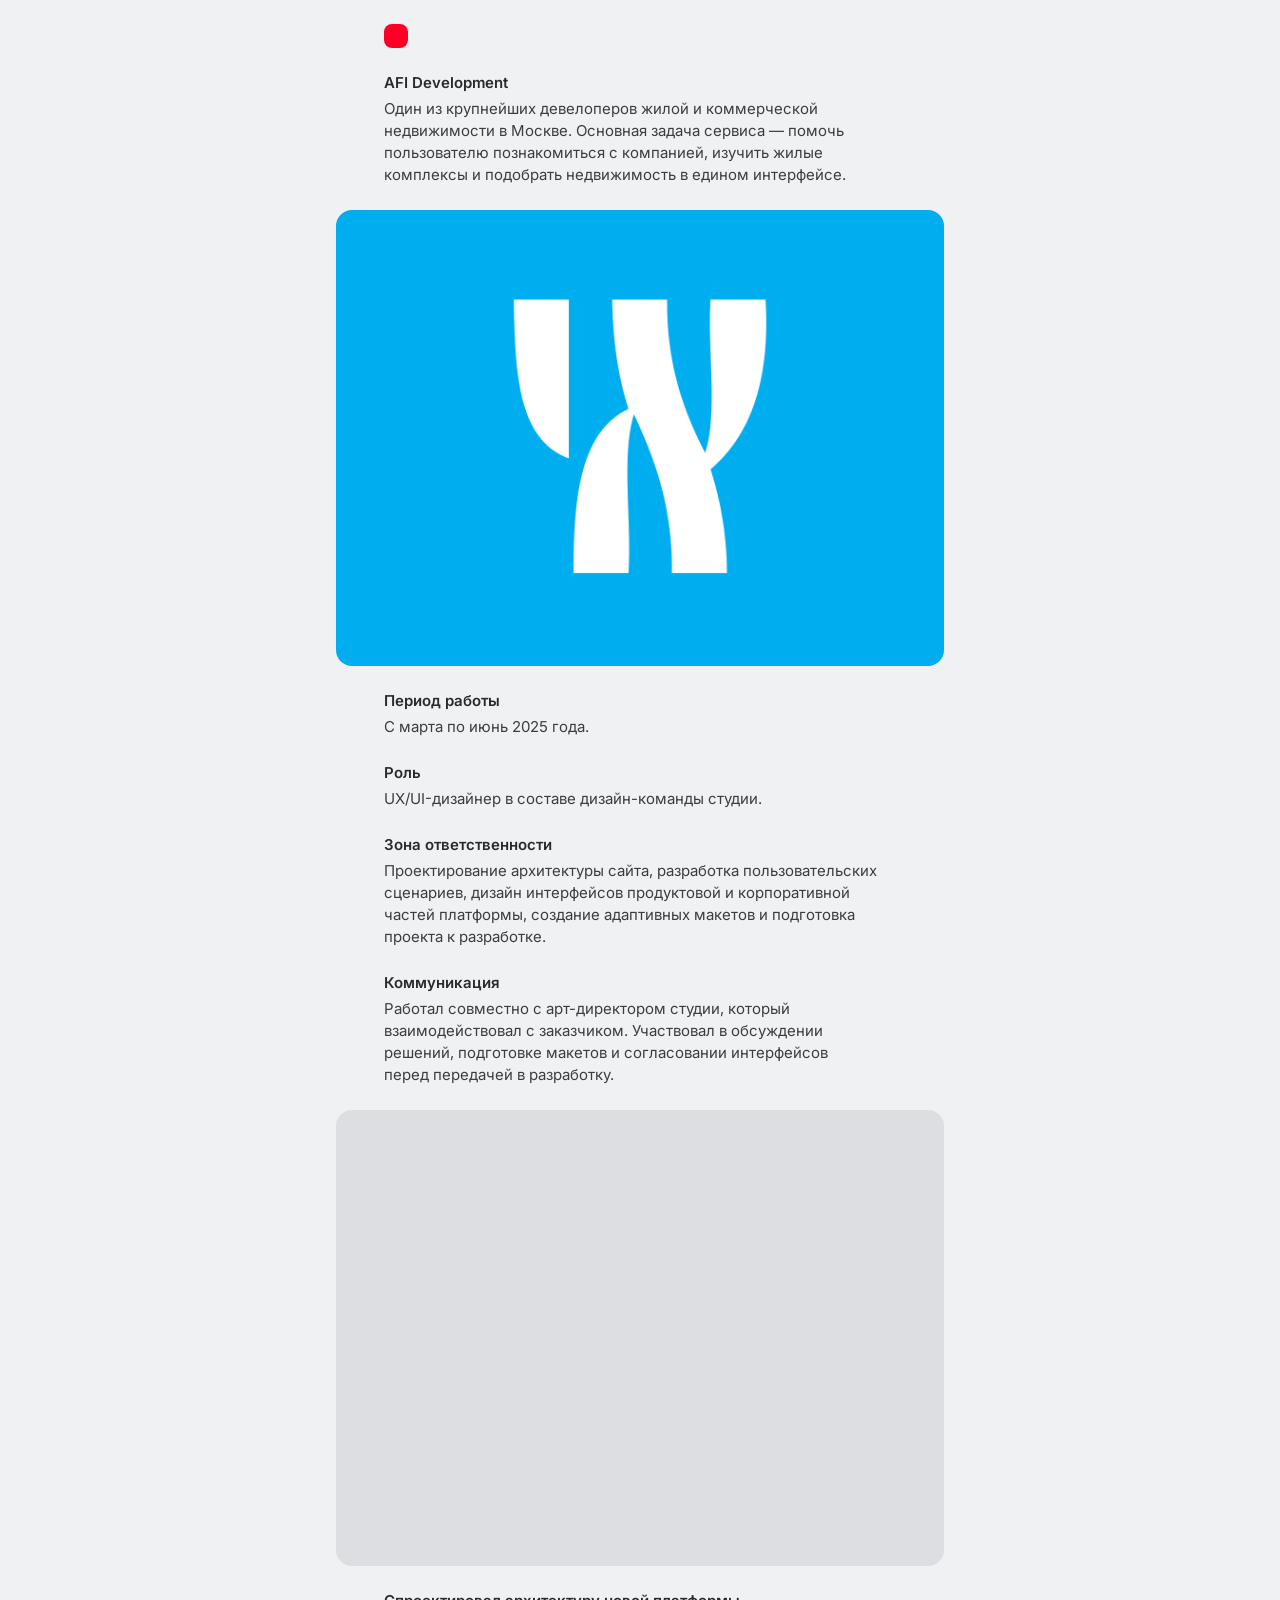
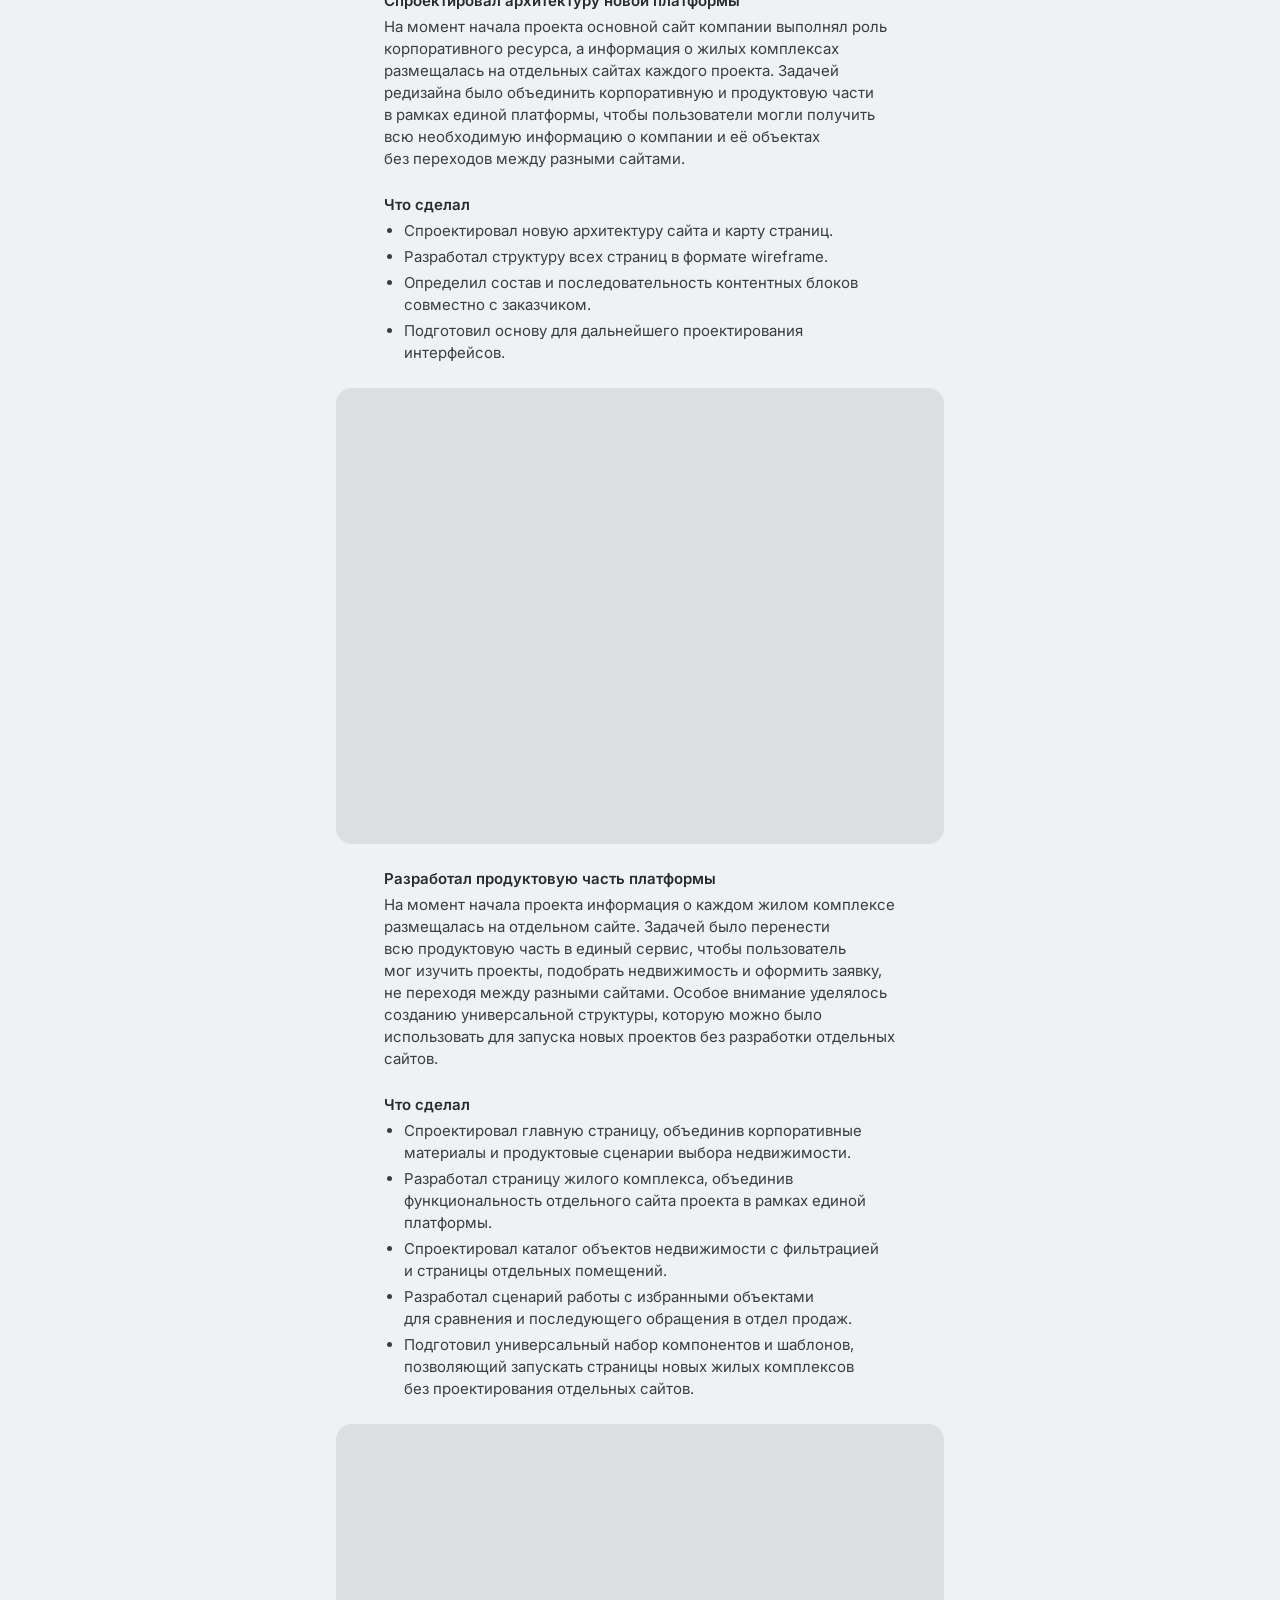
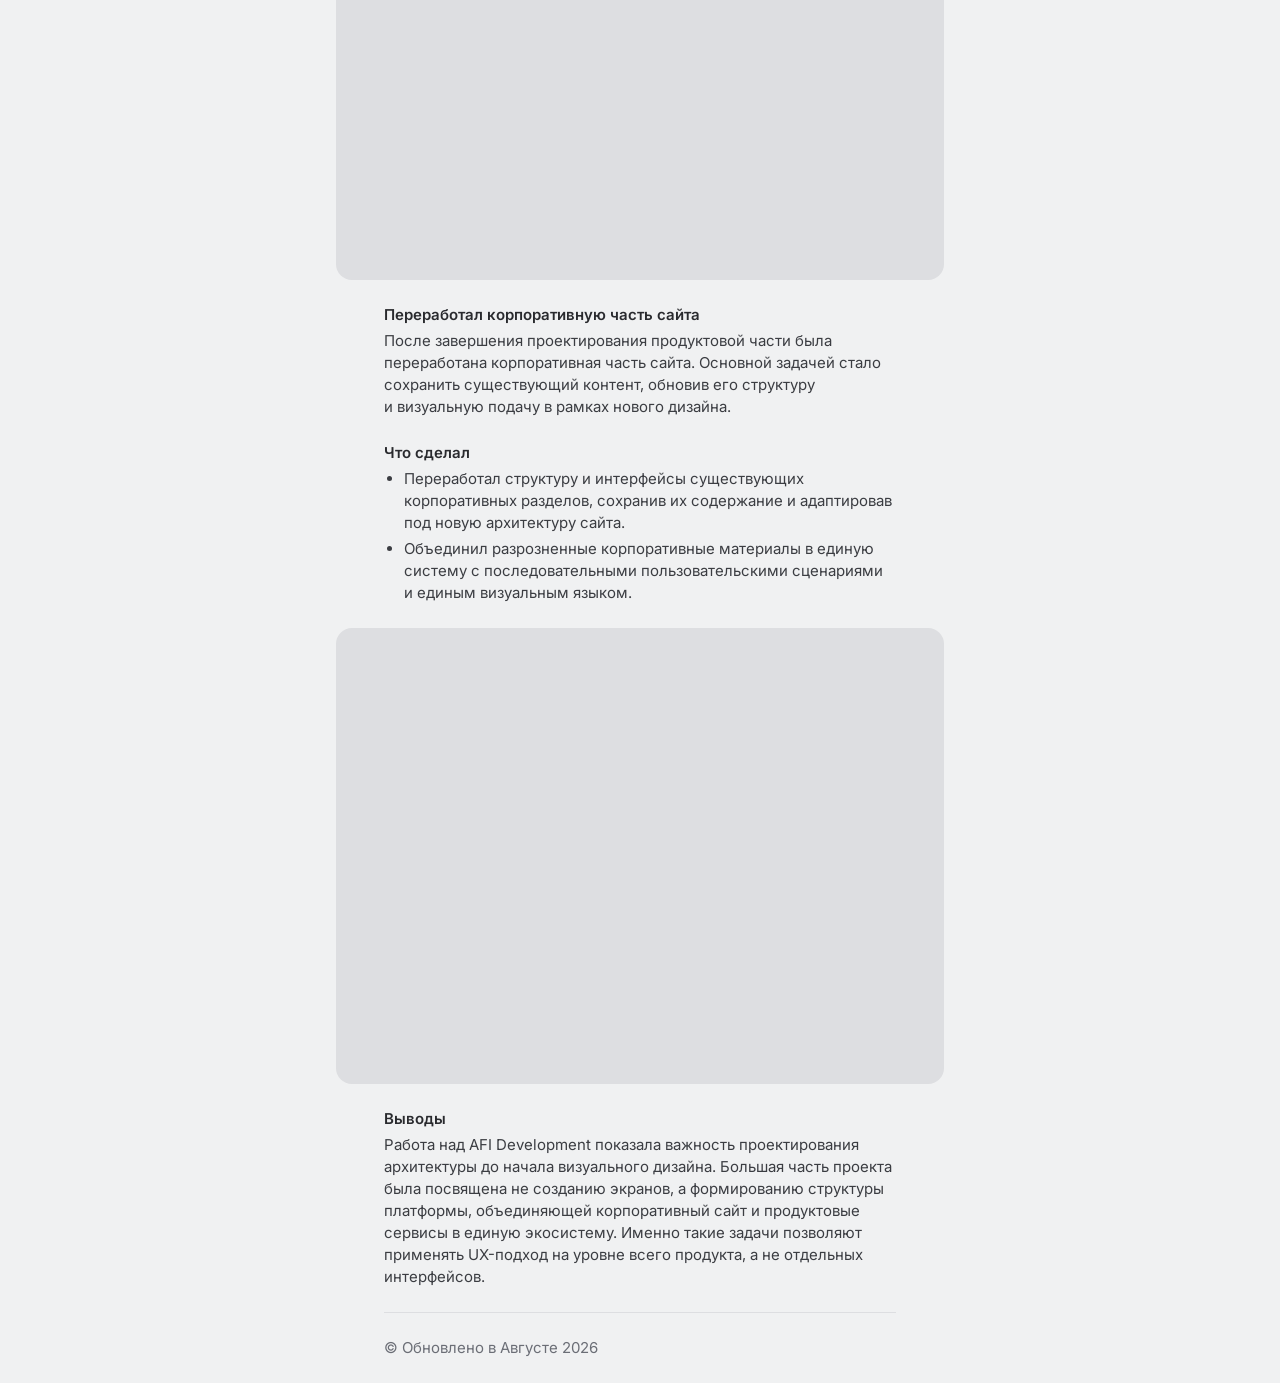
==== afi-development.html @ 59e992ad "Update afi-development.html" ====
<!DOCTYPE html>
<html lang="ru">
<head>
    <meta charset="UTF-8">
    <meta name="viewport" content="width=device-width, initial-scale=1.0">
    <title>AFI Development | Илья Иванов</title>
    <link rel="preconnect" href="https://fonts.googleapis.com">
    <link rel="preconnect" href="https://fonts.gstatic.com" crossorigin>
    <link href="https://fonts.googleapis.com/css2?family=Inter:wght@400;600&display=swap" rel="stylesheet">
    <link rel="stylesheet" href="styles.css">
    <link rel="icon" href="favicon.svg" type="image/svg+xml">
</head>
<body>
    <header>
        <a href="index.html" class="logo"></a>
    </header>
    <main class="case-page">
        <section>
            <h1>AFI Development</h1>
            <p>Один из крупнейших девелоперов жилой и коммерческой недвижимости в Москве. Основная задача сервиса — помочь пользователю познакомиться с компанией, изучить жилые комплексы и подобрать недвижимость в едином интерфейсе.</p>
        </section>
        </section>
        <figure class="case-image">
            <img src="afi-1.png" alt="AFI Development">
        </figure>
        <section>
            <h2>Период работы</h2>
            <p>С марта по июнь 2025 года.</p>
        </section>
        <section>
            <h2>Роль</h2>
            <p>UX/UI-дизайнер в составе дизайн-команды студии.</p>
        </section>
        <section>
            <h2>Зона ответственности</h2>
            <p>Проектирование архитектуры сайта, разработка пользовательских сценариев, дизайн интерфейсов продуктовой и корпоративной частей платформы, создание адаптивных макетов и подготовка проекта к разработке.</p>
        </section>
        <section>
            <h2>Коммуникация</h2>
            <p>Работал совместно с арт-директором студии, который взаимодействовал с заказчиком. Участвовал в обсуждении решений, подготовке макетов и согласовании интерфейсов перед передачей в разработку.</p>
        </section>
        <figure class="case-image">
            <img src="image.png" alt="Изображение">
        </figure>
        <section>
            <h2>Спроектировал архитектуру новой платформы</h2>
            <p>На момент начала проекта основной сайт компании выполнял роль корпоративного ресурса, а информация о жилых комплексах размещалась на отдельных сайтах каждого проекта. Задачей редизайна было объединить корпоративную и продуктовую части в рамках единой платформы, чтобы пользователи могли получить всю необходимую информацию о компании и её объектах без переходов между разными сайтами.</p>
        </section>
        <section>
            <h2>Что сделал</h2>
            <ul class="results">
                <li>Спроектировал новую архитектуру сайта и карту страниц.</li>
                <li>Разработал структуру всех страниц в формате wireframe.</li>
                <li>Определил состав и последовательность контентных блоков совместно с заказчиком.</li>
                <li>Подготовил основу для дальнейшего проектирования интерфейсов.</li>
            </ul>
        </section>
        <figure class="case-image">
            <img src="image.png" alt="Изображение">
        </figure>
        <section>
            <h2>Разработал продуктовую часть платформы</h2>
            <p>На момент начала проекта информация о каждом жилом комплексе размещалась на отдельном сайте. Задачей было перенести всю продуктовую часть в единый сервис, чтобы пользователь мог изучить проекты, подобрать недвижимость и оформить заявку, не переходя между разными сайтами. Особое внимание уделялось созданию универсальной структуры, которую можно было использовать для запуска новых проектов без разработки отдельных сайтов.</p>
        </section>
        <section>
            <h2>Что сделал</h2>
            <ul class="results">
                <li>Спроектировал главную страницу, объединив корпоративные материалы и продуктовые сценарии выбора недвижимости.</li>
                <li>Разработал страницу жилого комплекса, объединив функциональность отдельного сайта проекта в рамках единой платформы.</li>
                <li>Спроектировал каталог объектов недвижимости с фильтрацией и страницы отдельных помещений.</li>
                <li>Разработал сценарий работы с избранными объектами для сравнения и последующего обращения в отдел продаж.</li>
                <li>Подготовил универсальный набор компонентов и шаблонов, позволяющий запускать страницы новых жилых комплексов без проектирования отдельных сайтов.</li>
            </ul>
        </section>
        <figure class="case-image">
            <img src="image.png" alt="Изображение">
        </figure>
        <section>
            <h2>Переработал корпоративную часть сайта</h2>
            <p>После завершения проектирования продуктовой части была переработана корпоративная часть сайта. Основной задачей стало сохранить существующий контент, обновив его структуру и визуальную подачу в рамках нового дизайна.</p>
        </section>
        <section>
            <h2>Что сделал</h2>
            <ul class="results">
                <li>Переработал структуру и интерфейсы существующих корпоративных разделов, сохранив их содержание и адаптировав под новую архитектуру сайта.</li>
                <li>Объединил разрозненные корпоративные материалы в единую систему с последовательными пользовательскими сценариями и единым визуальным языком.</li>
            </ul>
        </section>
                <figure class="case-image">
            <img src="image.png" alt="Изображение">
        </figure>
        <section>
            <h2>Выводы</h2>
            <p>Работа над AFI Development показала важность проектирования архитектуры до начала визуального дизайна. Большая часть проекта была посвящена не созданию экранов, а формированию структуры платформы, объединяющей корпоративный сайт и продуктовые сервисы в единую экосистему. Именно такие задачи позволяют применять UX-подход на уровне всего продукта, а не отдельных интерфейсов.</p>
        </section>
    </main>
    <footer>
        <p>© Обновлено в Августе 2026</p>
    </footer>
</body>
</html>
---- styles.css ----
* {
    margin: 0;
    padding: 0;
    box-sizing: border-box;
}

html,
body {
    min-height: 100%;
}

body {
    display: flex;
    flex-direction: column;
    min-height: 100vh;
    background: #F0F1F2;
    color: #292A2E;
    font-family: "Inter", sans-serif;
}

/* layout */

header,
main,
footer {
    width: 100%;
    max-width: 560px;
    margin: 0 auto;
}

header {
    padding: 24px;
}

footer {
    padding: 0px 24px 24px;
}

footer p {
    padding-top: 24px;
    border-top: 1px solid #DDDEE1;
}

main {
    flex: 1;
    padding: 0 24px 24px;
}


/* logo */

header a.logo {
    display: block;
    width: 24px;
    height: 24px;
    border-radius: 8px;
    background: #FE0026;
}

/* spacing */

section + section {
    margin-top: 24px;
}

/* typography */

h1,
h2 {
    margin-bottom: 4px;
    font-size: 15px;
    line-height: 22px;
    font-weight: 600;
}

p {
    font-size: 15px;
    line-height: 22px;
    font-weight: 400;
    color: #6B6E76;
}

/* lists reset */

.cases,
.links {
    list-style: none;
}

/* cases */

.case {
    display: flex;
    align-items: baseline;
    gap: 4px;
}

.case + .case {
    margin-top: 4px;
}

.case a {
    font-size: 15px;
    line-height: 22px;
    font-weight: 400;
    color: #6B6E76;
    text-decoration: underline;
    text-underline-offset: 2px;
    transition: color .25s ease;
}

.case a:hover {
    color: #292A2E;
}

.case span {
    font-size: 15px;
    line-height: 22px;
    font-weight: 400;
    color: #6B6E76;
}

/* links */

.links li {
    display: flex;
    align-items: baseline;
    gap: 4px;
}

.links li + li {
    margin-top: 4px;
}

.links span {
    font-size: 15px;
    line-height: 22px;
    font-weight: 400;
    color: #6B6E76;
}

.link {
    font-size: 15px;
    line-height: 22px;
    font-weight: 400;
    color: #6B6E76;
    text-decoration: underline;
    text-underline-offset: 2px;
    transition: color .25s ease;
}

.link:hover {
    color: #292A2E;
}

/* case page */

.case-image {
    margin: 24px 0;
}

@media (min-width: 656px) {
    .case-image {
        margin: 24px -48px;
    }
}

.case-image img {
    display: block;
    width: 100%;
    height: auto;
    border-radius: 16px;
}

.case-page p,
.case-page li {
    color: #3B3D42;
}

.results {
    padding-left: 20px;
}

.results li {
    font-size: 15px;
    line-height: 22px;
    font-weight: 400;
}

.results li + li {
    margin-top: 4px;
}

.callout{
    padding: 16px;
    border-radius: 8px;
    background-color: #FFFFFF;
}

/* footer */

footer p {
    font-size: 15px;
    line-height: 22px;
    font-weight: 400;
    color: #6B6E76;
}
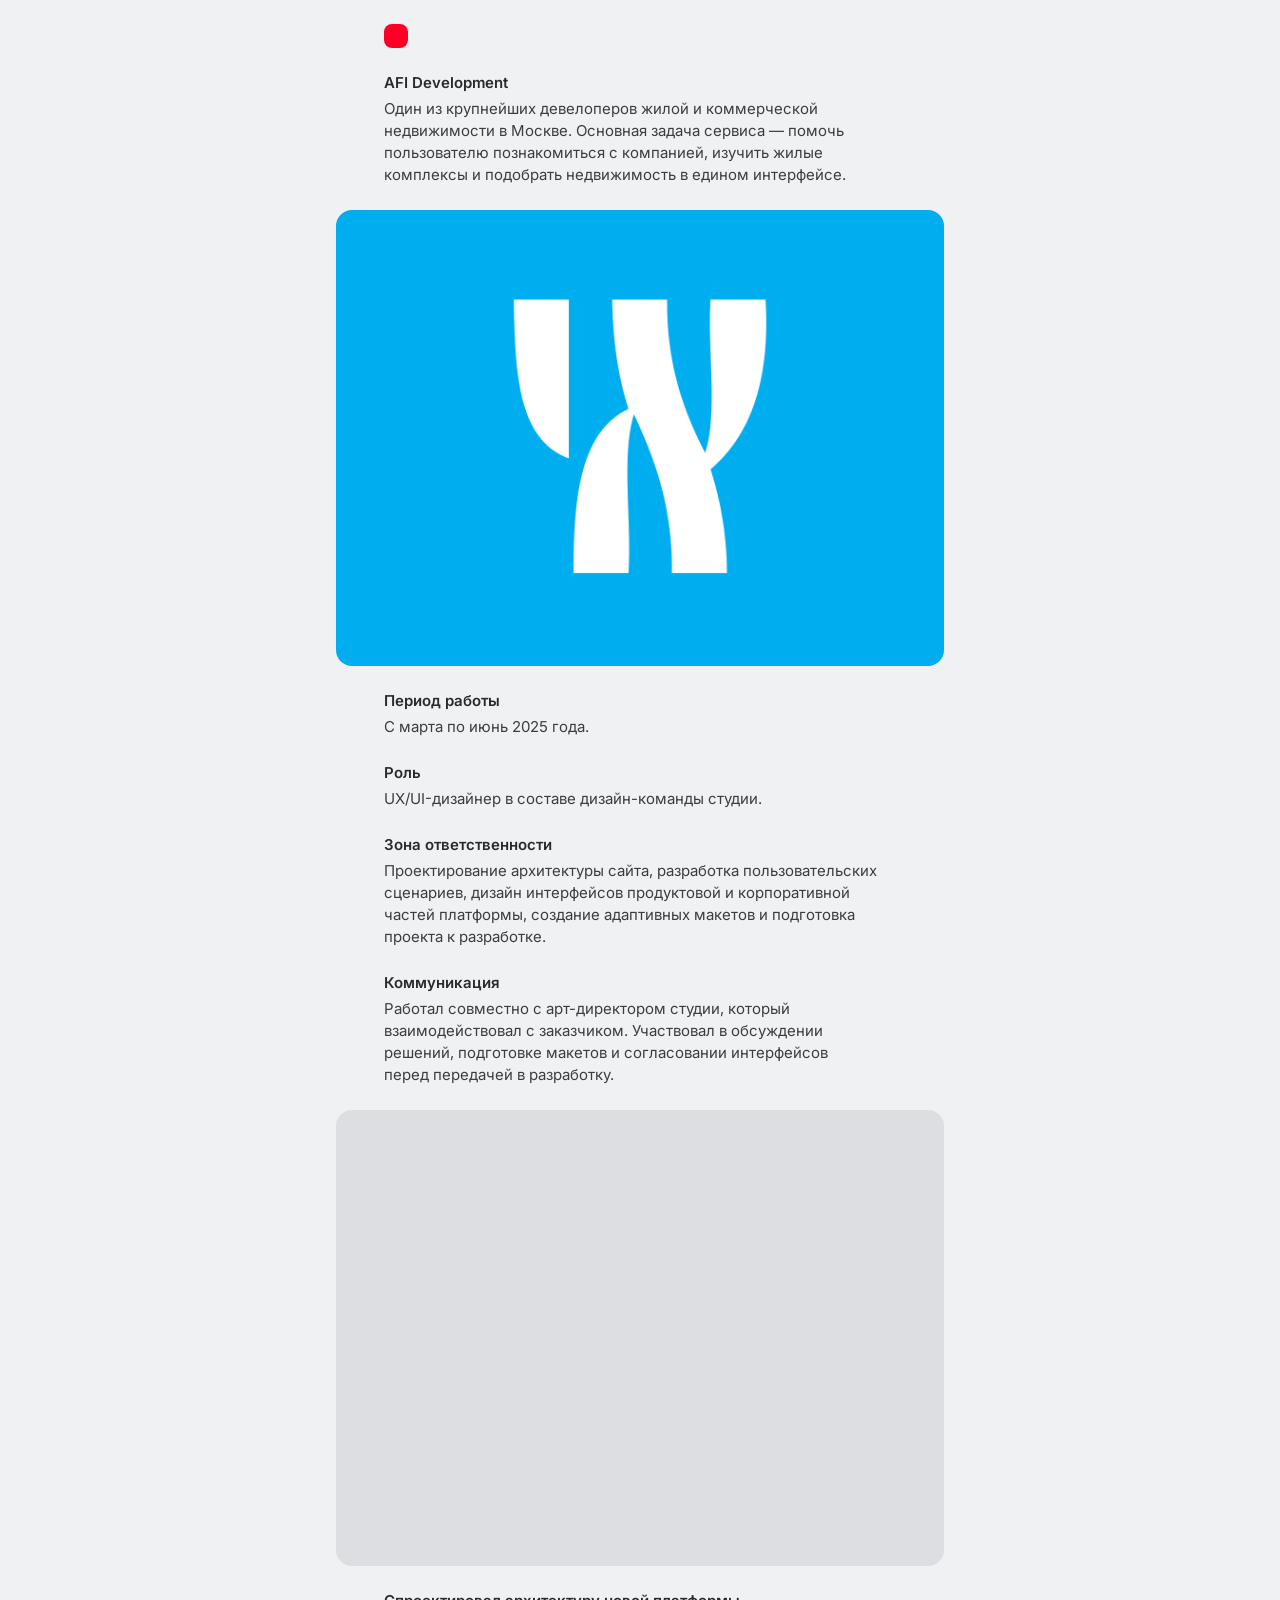
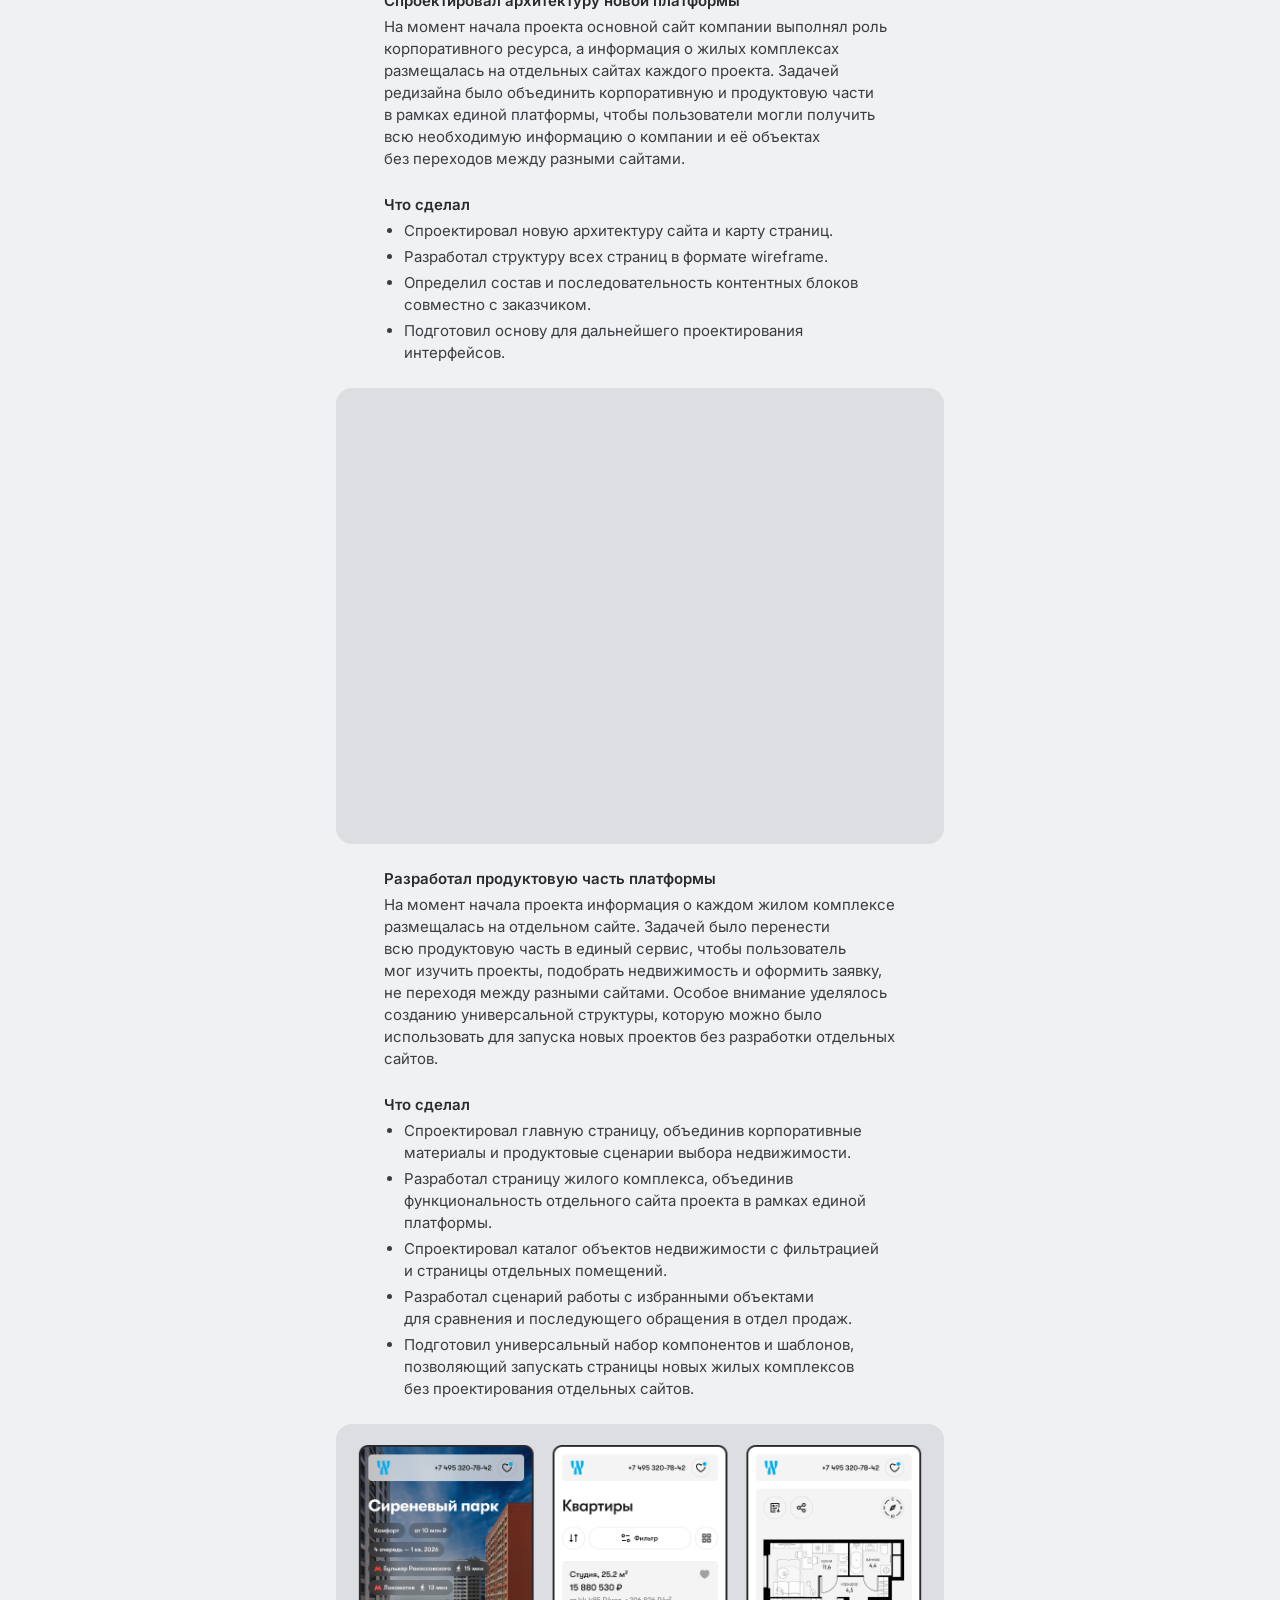
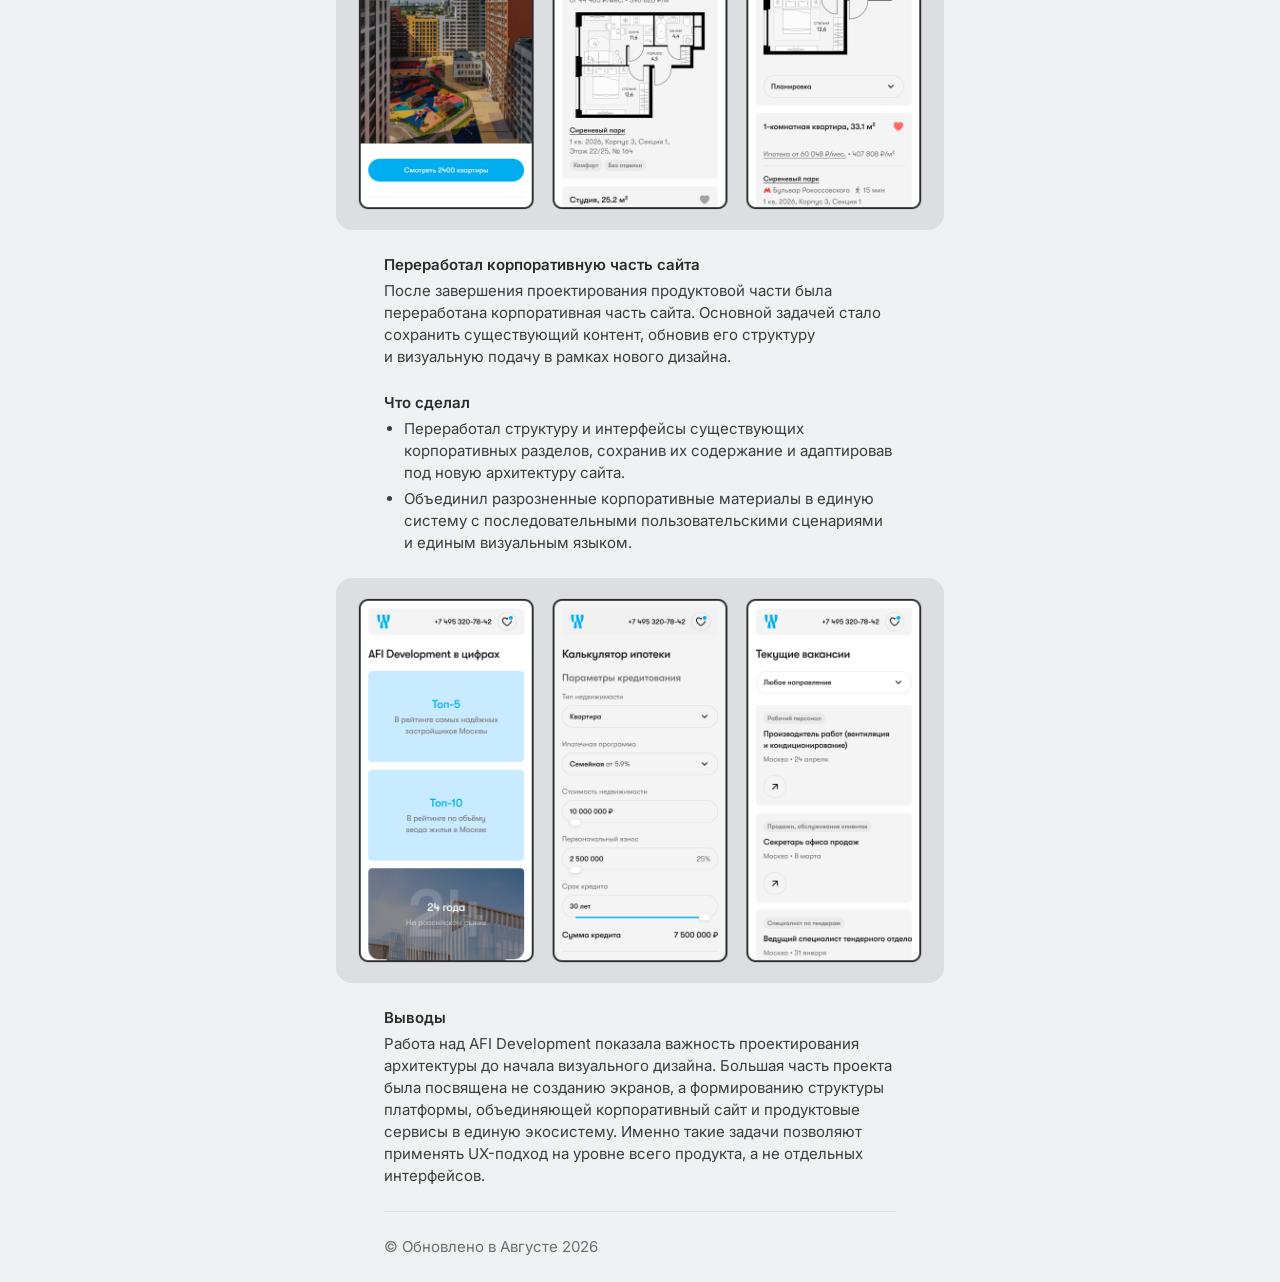
==== commit b3260492: "Update afi-development.html" ====
--- a/afi-development.html
+++ b/afi-development.html
@@ -73,7 +73,7 @@
             </ul>
         </section>
         <figure class="case-image">
-            <img src="image.png" alt="Изображение">
+            <img src="afi-3.png" alt="Продуктовые страницы">
         </figure>
         <section>
             <h2>Переработал корпоративную часть сайта</h2>
@@ -87,7 +87,7 @@
             </ul>
         </section>
                 <figure class="case-image">
-            <img src="image.png" alt="Изображение">
+            <img src="afi-4.png" alt="Корпоративные страницы">
         </figure>
         <section>
             <h2>Выводы</h2>
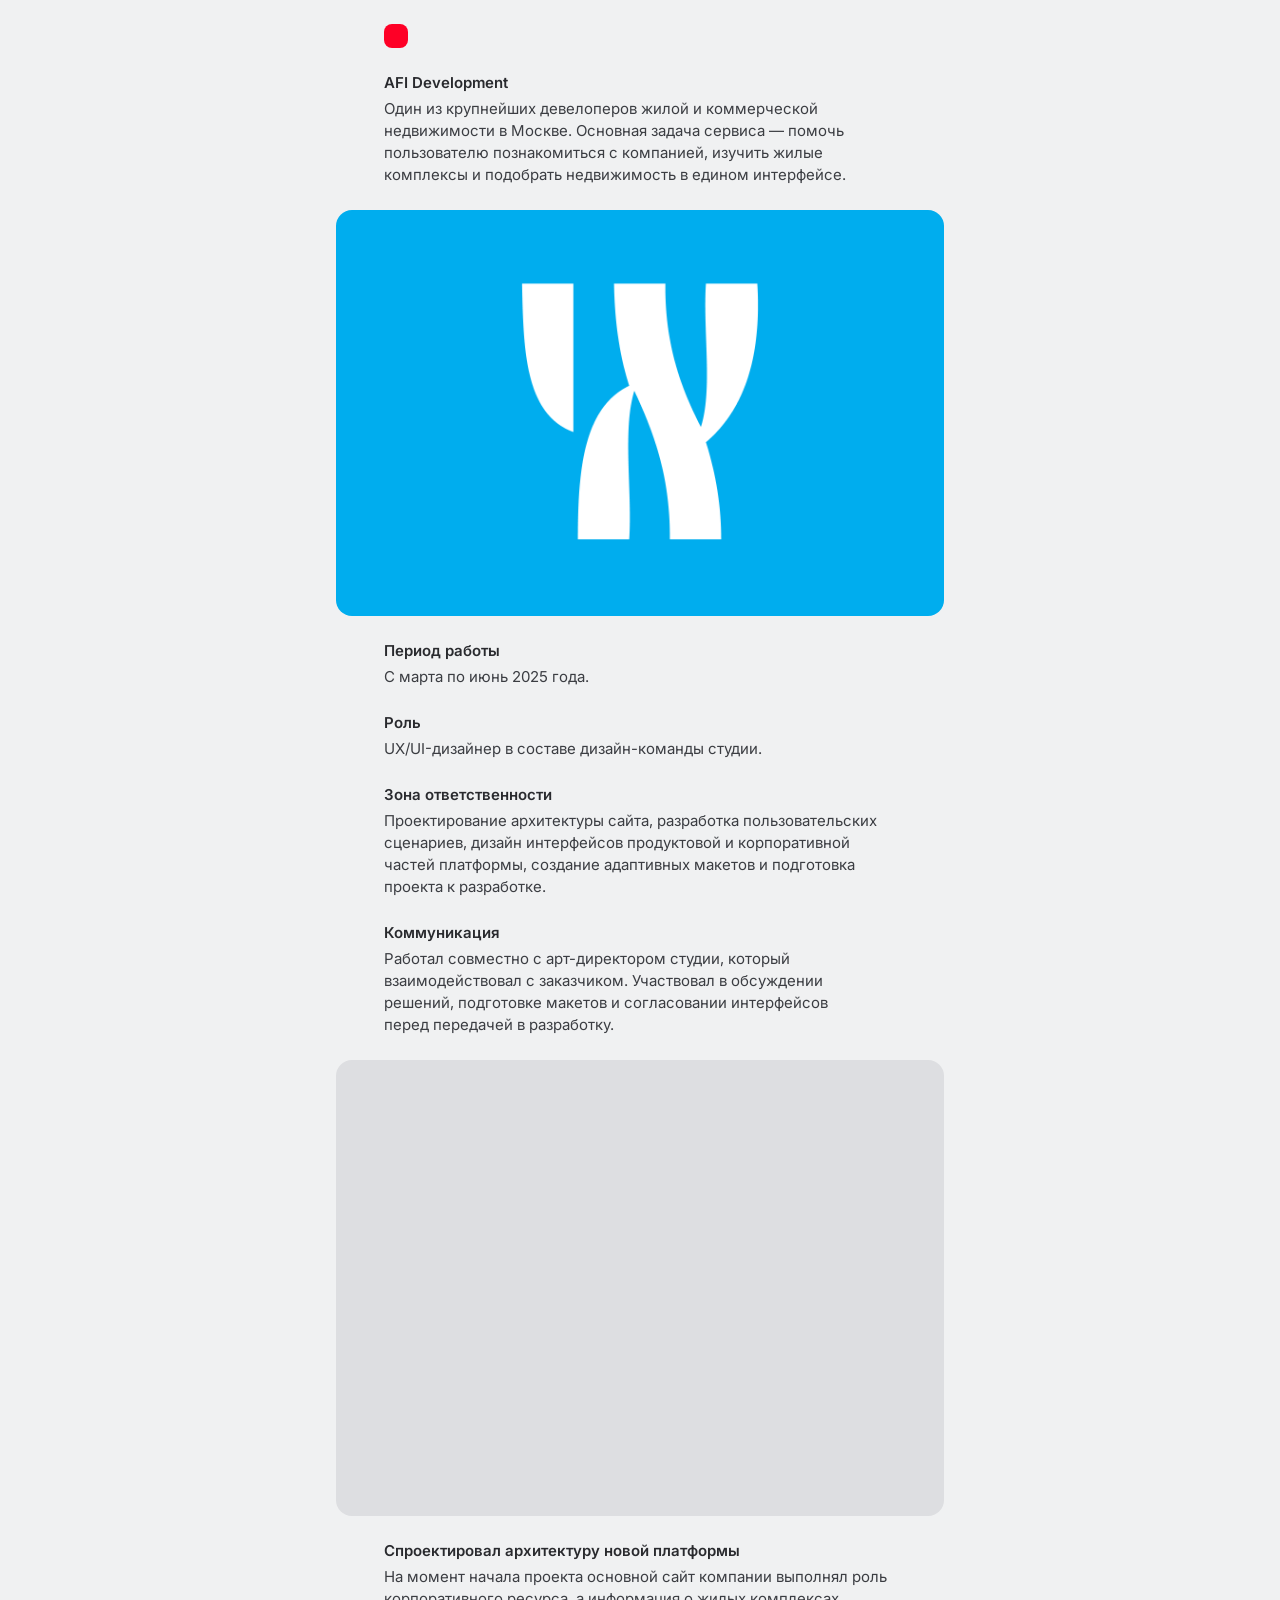
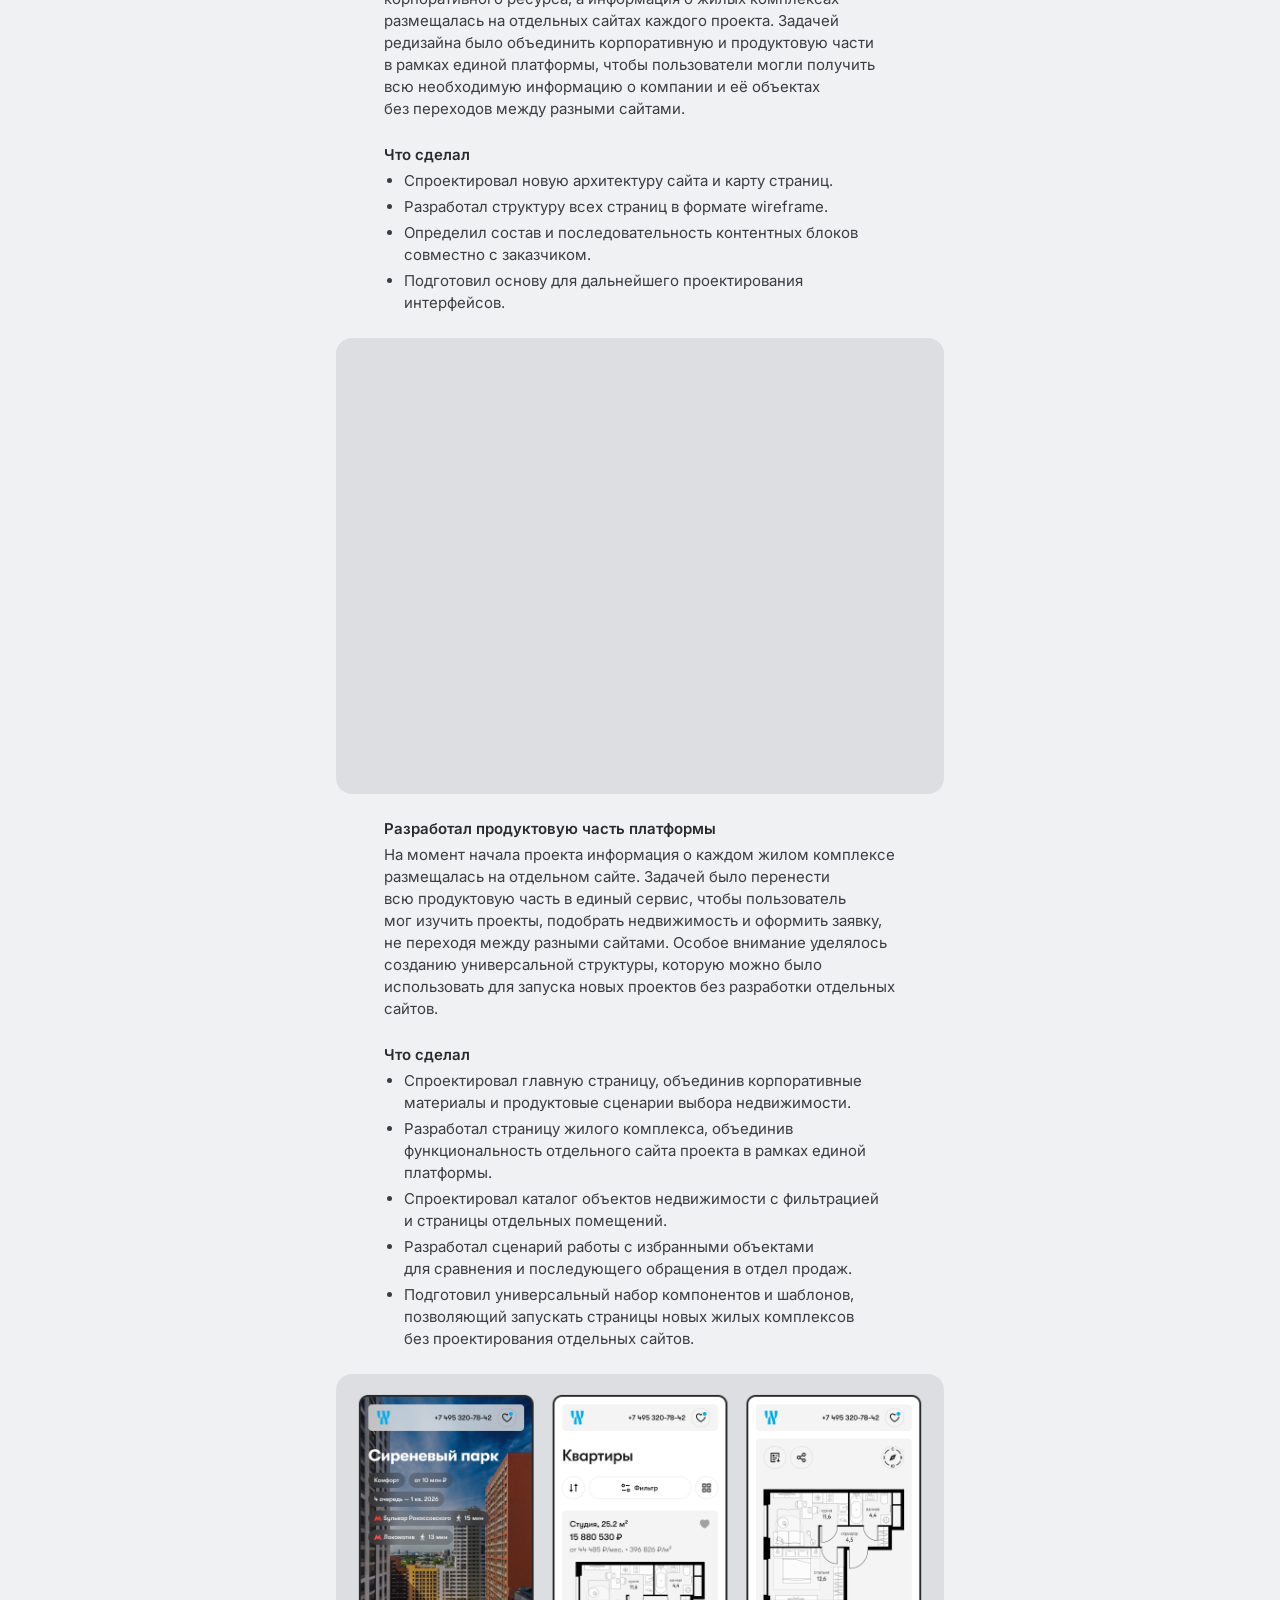
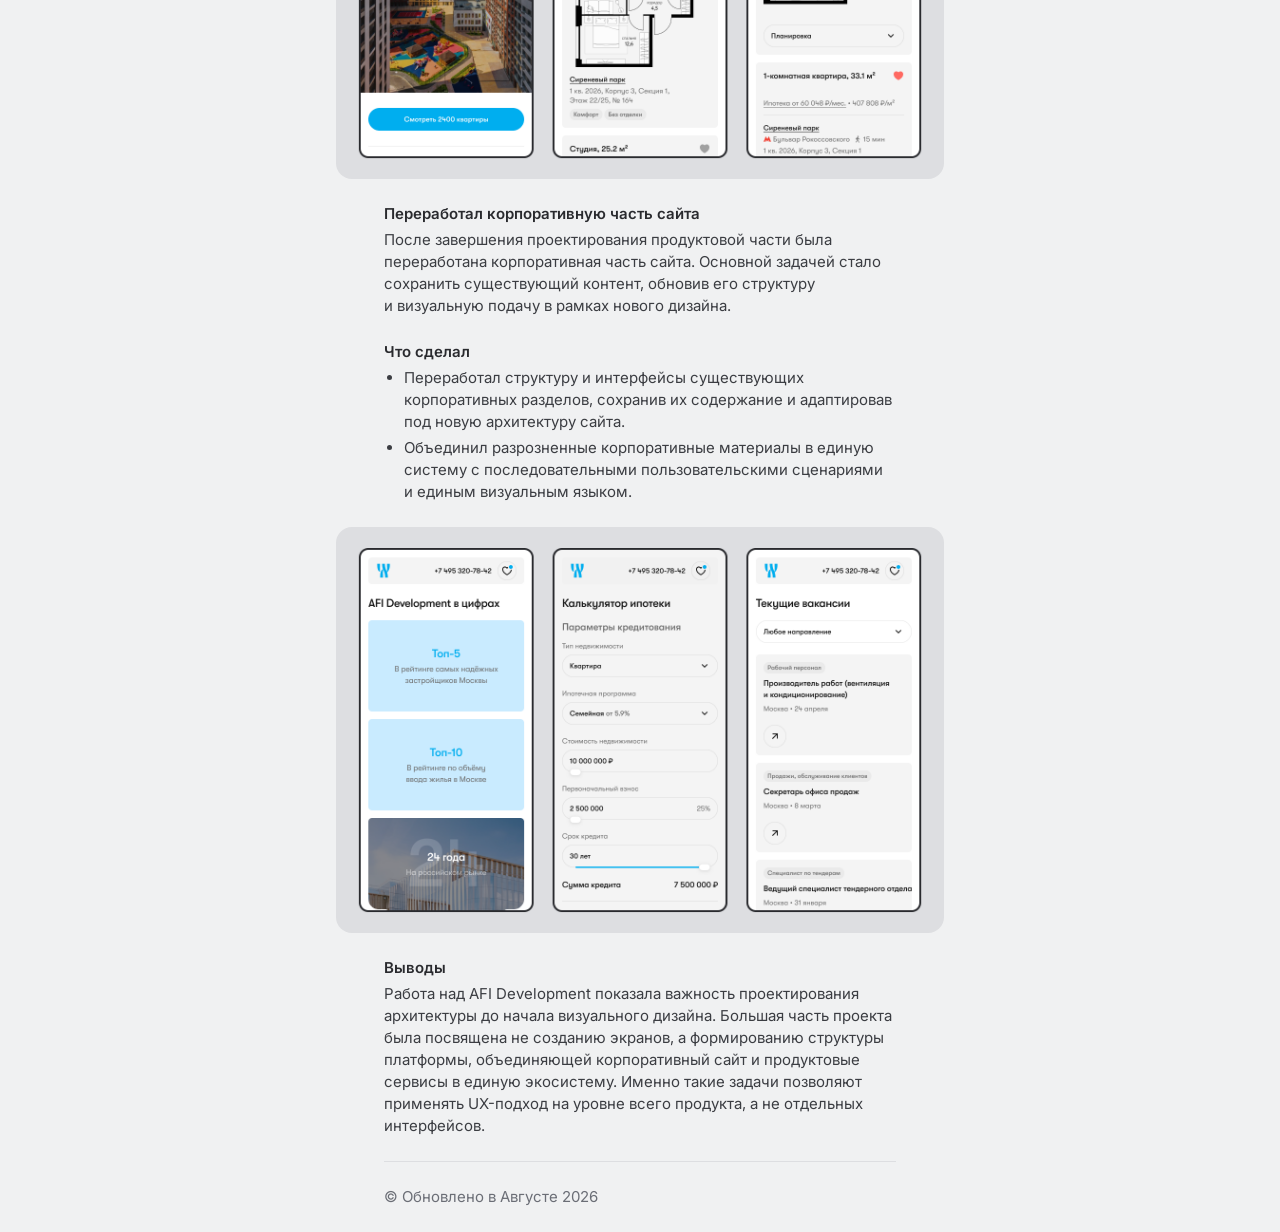
==== commit defb277a: "Update afi-development.html" ====
--- a/afi-development.html
+++ b/afi-development.html
@@ -73,7 +73,7 @@
             </ul>
         </section>
         <figure class="case-image">
-            <img src="afi-3.png" alt="Продуктовые страницы">
+            <img src="afi-4.png" alt="Продуктовые страницы">
         </figure>
         <section>
             <h2>Переработал корпоративную часть сайта</h2>
@@ -87,7 +87,7 @@
             </ul>
         </section>
                 <figure class="case-image">
-            <img src="afi-4.png" alt="Корпоративные страницы">
+            <img src="afi-5.png" alt="Корпоративные страницы">
         </figure>
         <section>
             <h2>Выводы</h2>
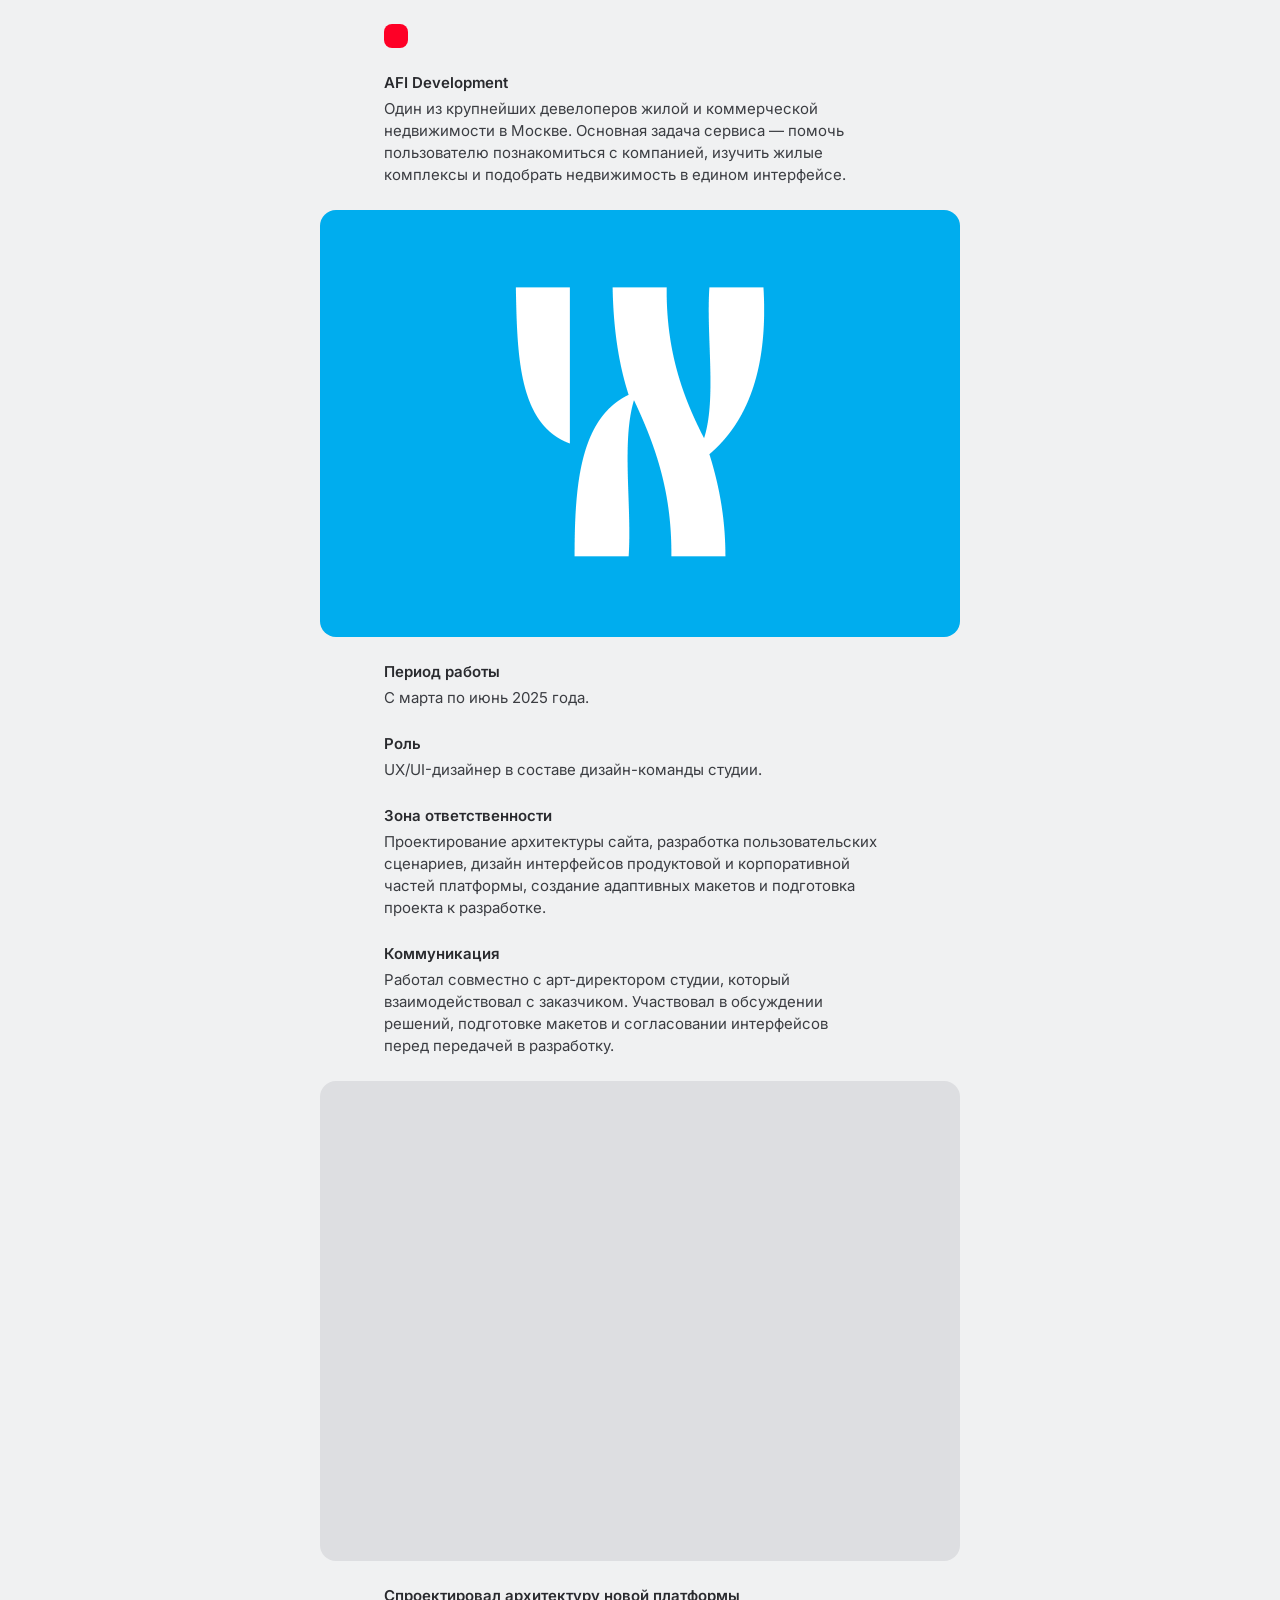
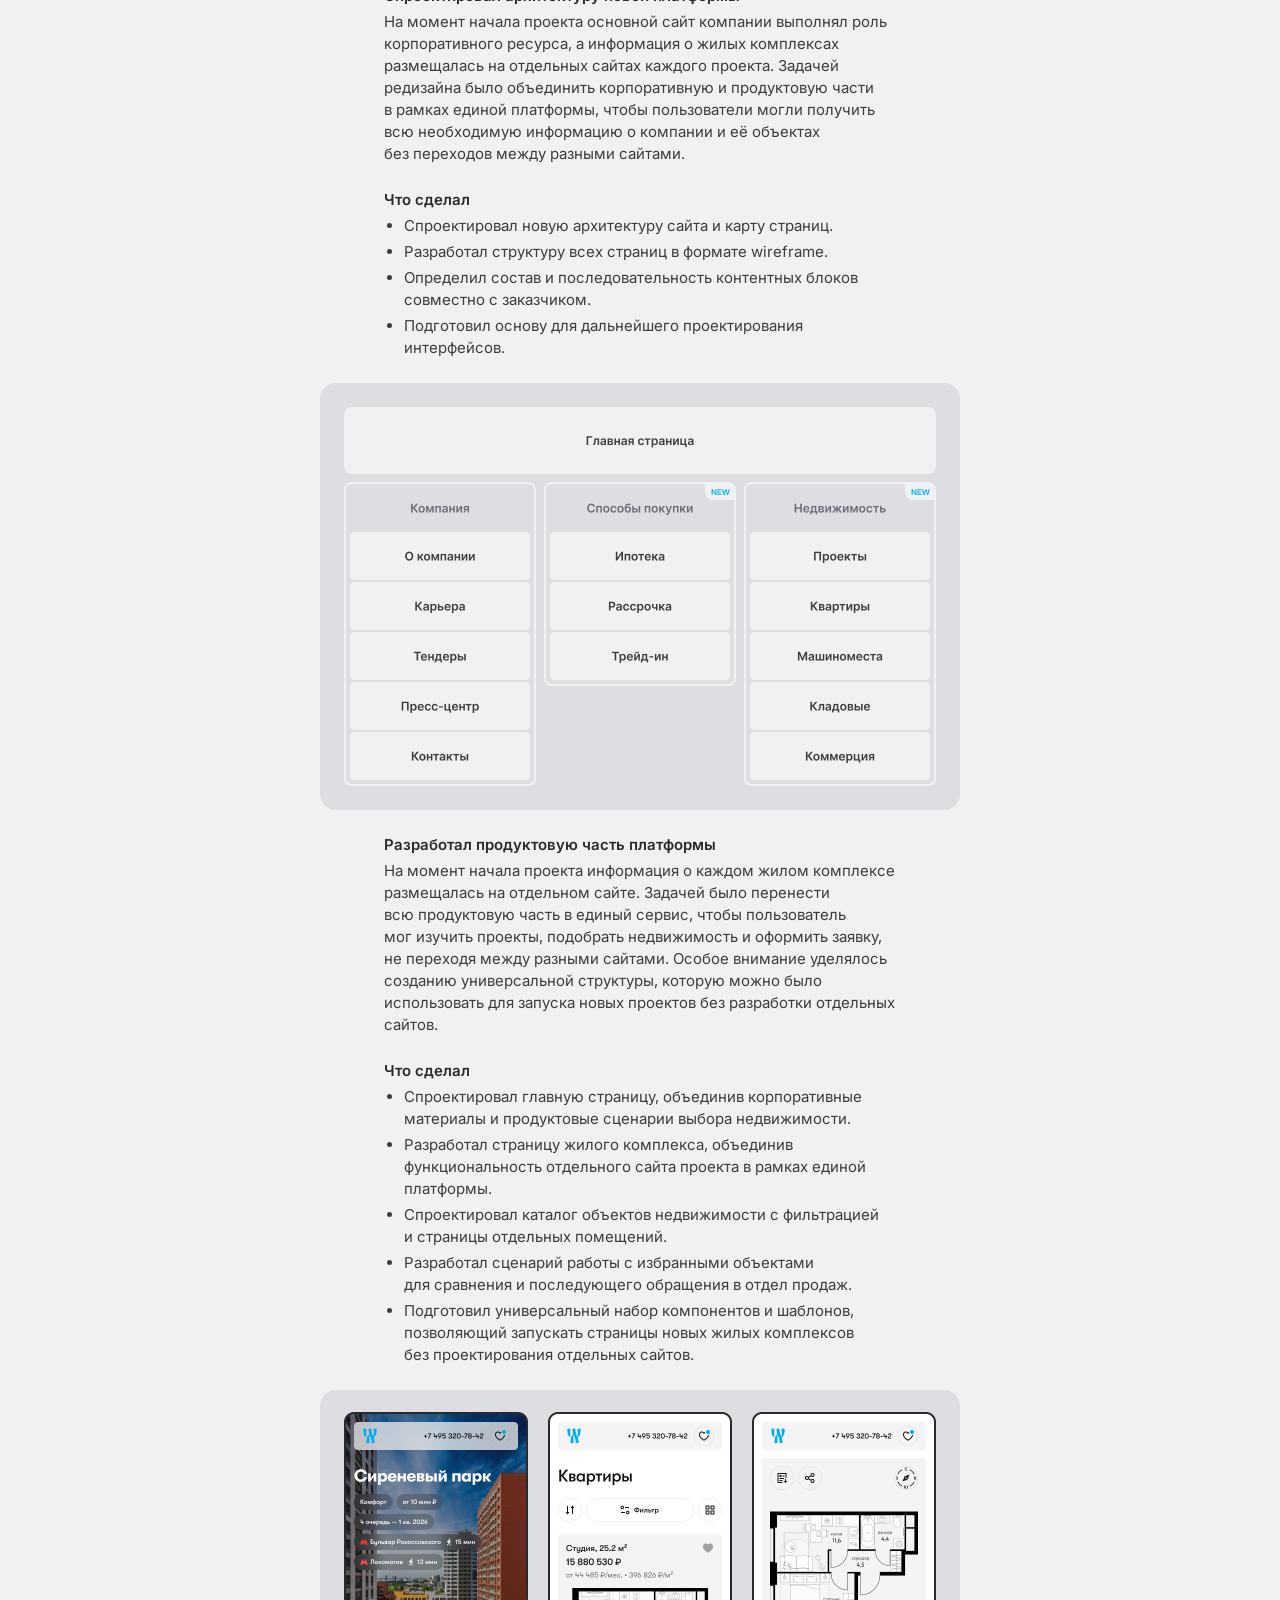
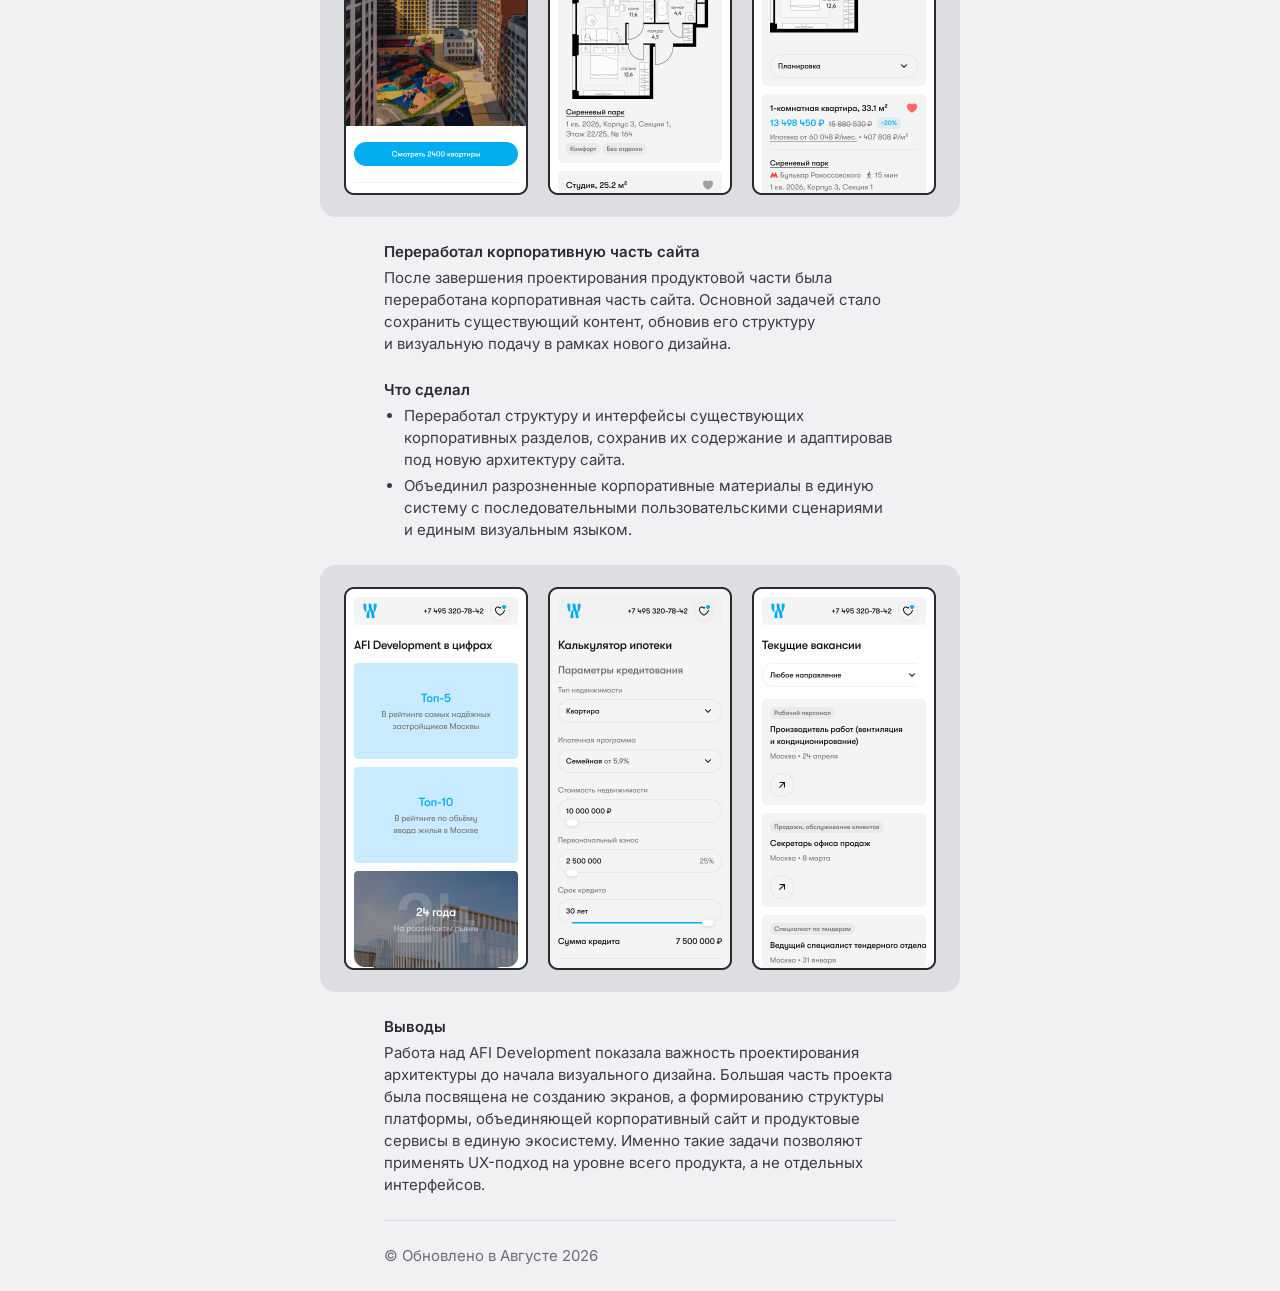
==== commit 28735978: "Update afi-development.html" ====
--- a/afi-development.html
+++ b/afi-development.html
@@ -40,7 +40,7 @@
             <p>Работал совместно с арт-директором студии, который взаимодействовал с заказчиком. Участвовал в обсуждении решений, подготовке макетов и согласовании интерфейсов перед передачей в разработку.</p>
         </section>
         <figure class="case-image">
-            <img src="image.png" alt="Изображение">
+            <img src="image.png" alt="Изображение2">
         </figure>
         <section>
             <h2>Спроектировал архитектуру новой платформы</h2>
@@ -56,7 +56,7 @@
             </ul>
         </section>
         <figure class="case-image">
-            <img src="image.png" alt="Изображение">
+            <img src="afi-3.png" alt="Архитектура платформы">
         </figure>
         <section>
             <h2>Разработал продуктовую часть платформы</h2>
--- a/styles.css
+++ b/styles.css
@@ -159,9 +159,9 @@
     margin: 24px 0;
 }
 
-@media (min-width: 656px) {
+@media (min-width: 688px) {
     .case-image {
-        margin: 24px -48px;
+        margin: 24px -64px;
     }
 }
 
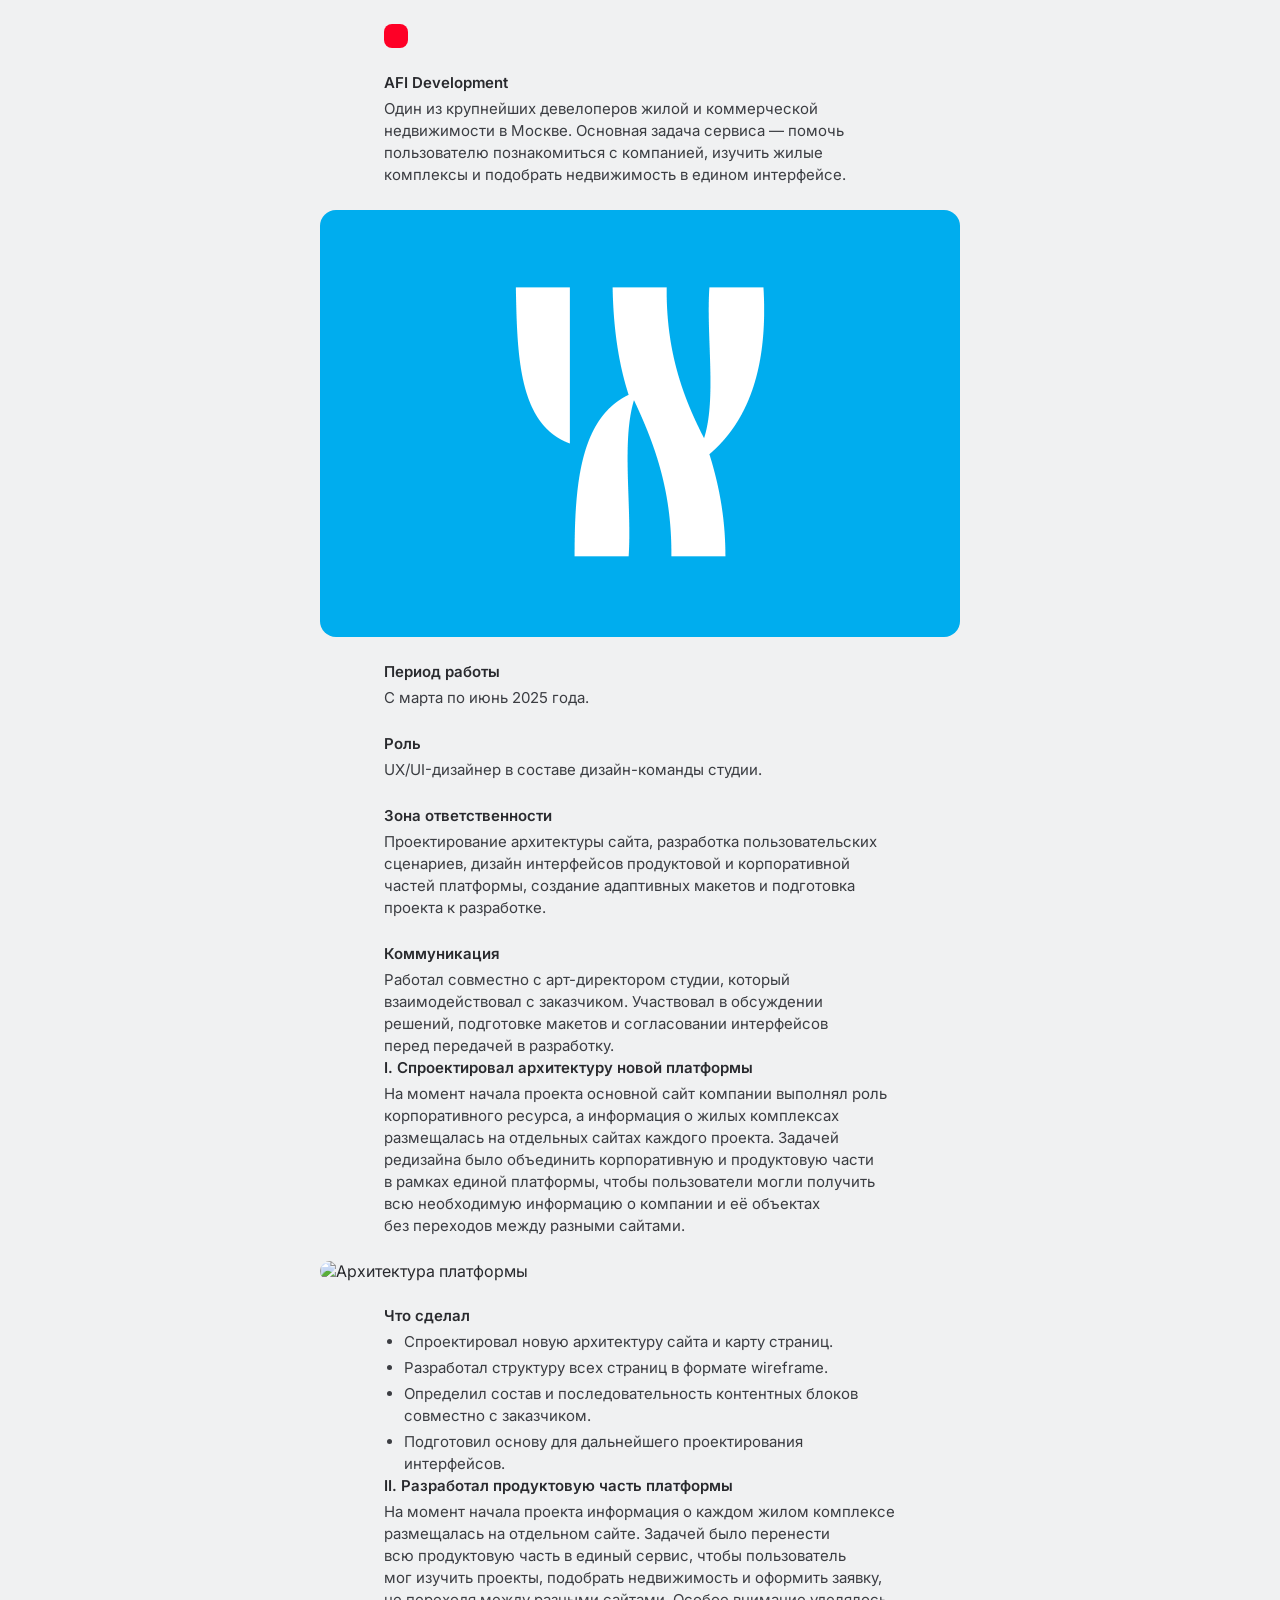
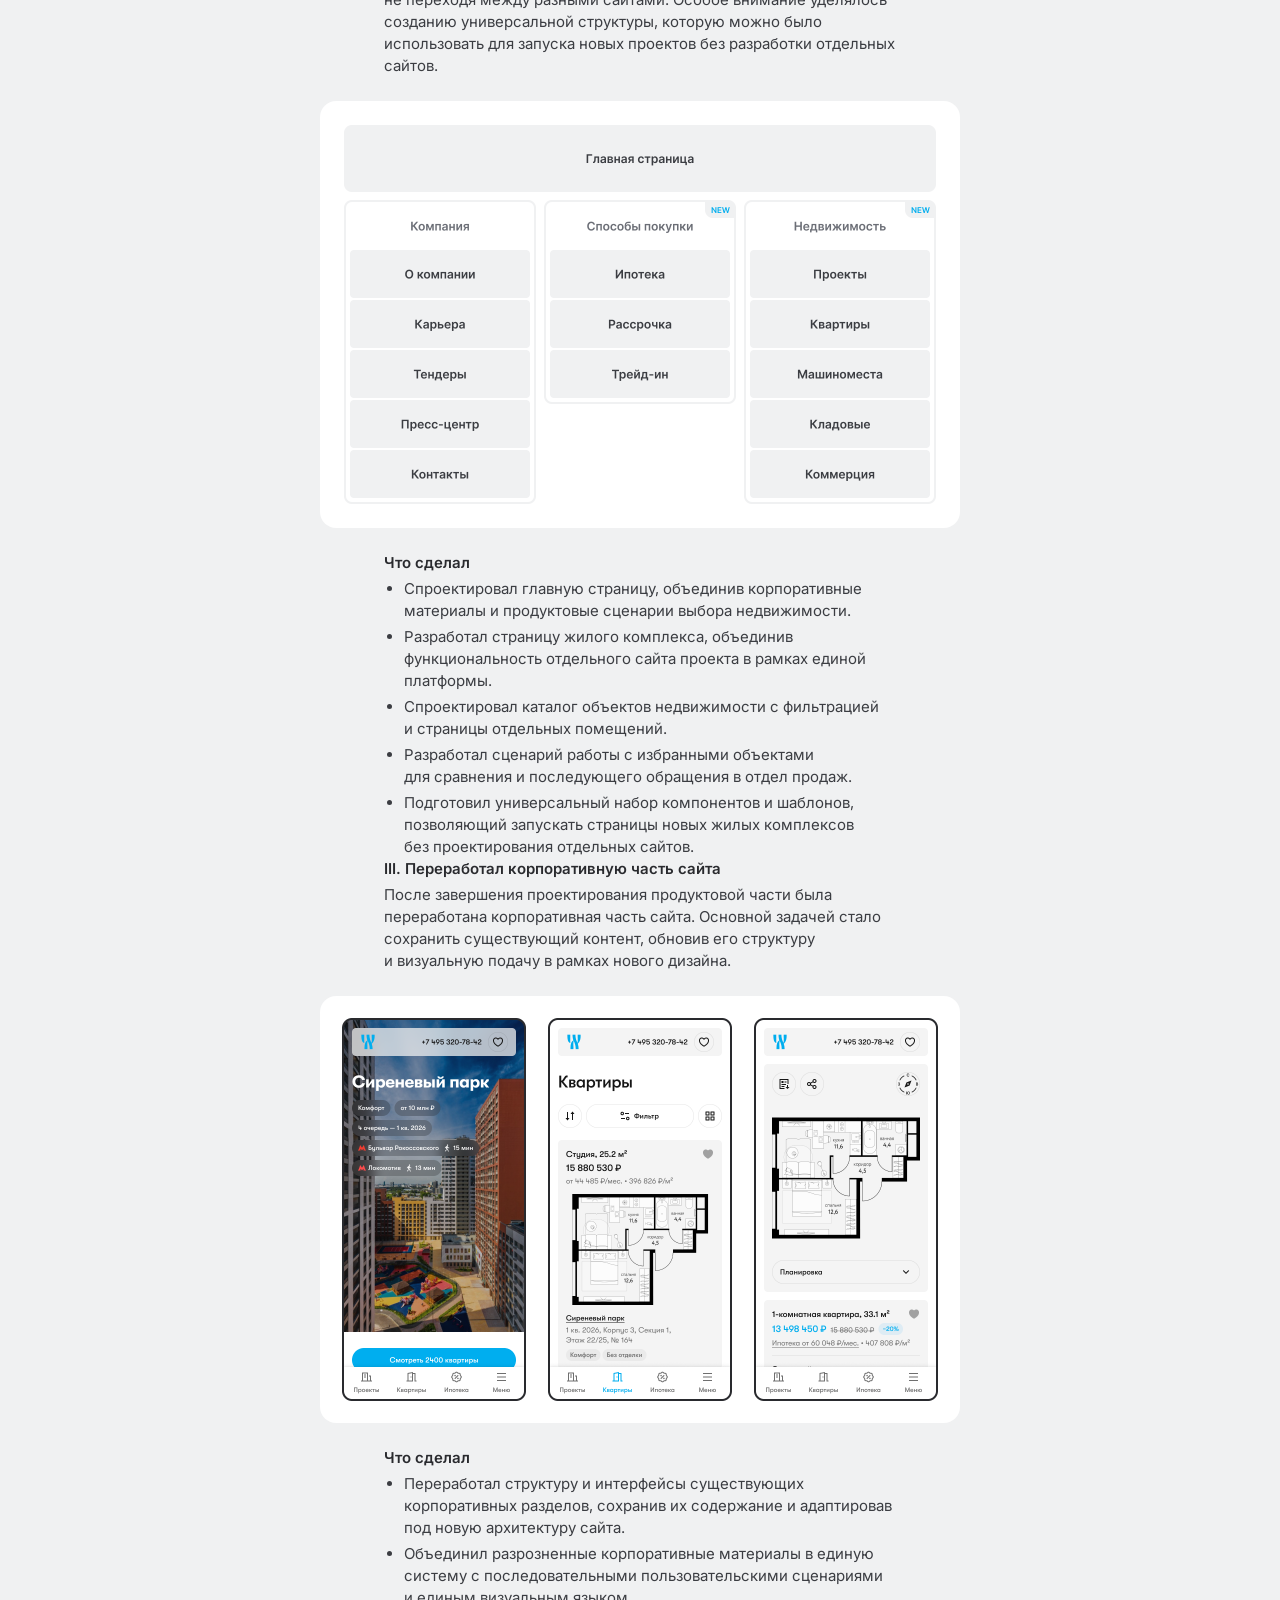
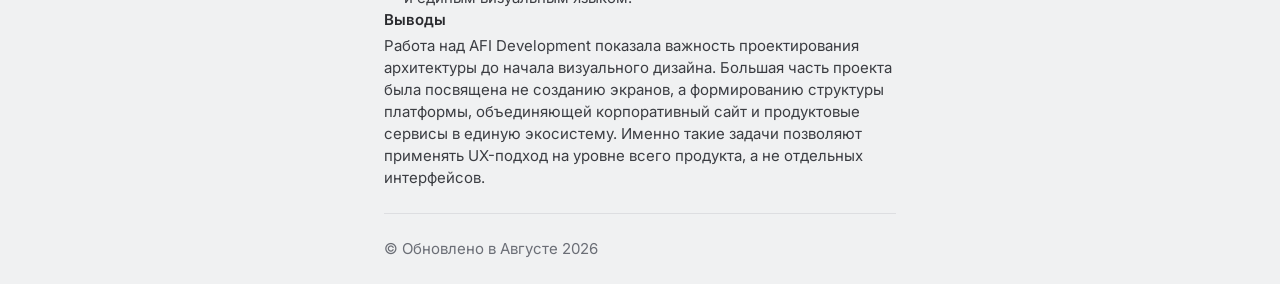
==== commit 5325b1ce: "Update afi-development.html" ====
--- a/afi-development.html
+++ b/afi-development.html
@@ -39,13 +39,14 @@
             <h2>Коммуникация</h2>
             <p>Работал совместно с арт-директором студии, который взаимодействовал с заказчиком. Участвовал в обсуждении решений, подготовке макетов и согласовании интерфейсов перед передачей в разработку.</p>
         </section>
-        <figure class="case-image">
-            <img src="image.png" alt="Изображение2">
-        </figure>
+        <div class="case-divider"></div>
         <section>
-            <h2>Спроектировал архитектуру новой платформы</h2>
+            <h2>I. Спроектировал архитектуру новой платформы</h2>
             <p>На момент начала проекта основной сайт компании выполнял роль корпоративного ресурса, а информация о жилых комплексах размещалась на отдельных сайтах каждого проекта. Задачей редизайна было объединить корпоративную и продуктовую части в рамках единой платформы, чтобы пользователи могли получить всю необходимую информацию о компании и её объектах без переходов между разными сайтами.</p>
         </section>
+        <figure class="case-image">
+            <img src="afi-2.png" alt="Архитектура платформы">
+        </figure>
         <section>
             <h2>Что сделал</h2>
             <ul class="results">
@@ -55,13 +56,14 @@
                 <li>Подготовил основу для дальнейшего проектирования интерфейсов.</li>
             </ul>
         </section>
-        <figure class="case-image">
-            <img src="afi-3.png" alt="Архитектура платформы">
-        </figure>
+        <div class="case-divider"></div>
         <section>
-            <h2>Разработал продуктовую часть платформы</h2>
+            <h2>II. Разработал продуктовую часть платформы</h2>
             <p>На момент начала проекта информация о каждом жилом комплексе размещалась на отдельном сайте. Задачей было перенести всю продуктовую часть в единый сервис, чтобы пользователь мог изучить проекты, подобрать недвижимость и оформить заявку, не переходя между разными сайтами. Особое внимание уделялось созданию универсальной структуры, которую можно было использовать для запуска новых проектов без разработки отдельных сайтов.</p>
         </section>
+        <figure class="case-image">
+            <img src="afi-3.png" alt="Продуктовые страницы">
+        </figure>
         <section>
             <h2>Что сделал</h2>
             <ul class="results">
@@ -72,13 +74,14 @@
                 <li>Подготовил универсальный набор компонентов и шаблонов, позволяющий запускать страницы новых жилых комплексов без проектирования отдельных сайтов.</li>
             </ul>
         </section>
-        <figure class="case-image">
-            <img src="afi-4.png" alt="Продуктовые страницы">
-        </figure>
+        <div class="case-divider"></div>
         <section>
-            <h2>Переработал корпоративную часть сайта</h2>
+            <h2>III. Переработал корпоративную часть сайта</h2>
             <p>После завершения проектирования продуктовой части была переработана корпоративная часть сайта. Основной задачей стало сохранить существующий контент, обновив его структуру и визуальную подачу в рамках нового дизайна.</p>
         </section>
+        <figure class="case-image">
+            <img src="afi-4.png" alt="Корпоративные страницы">
+        </figure>
         <section>
             <h2>Что сделал</h2>
             <ul class="results">
@@ -86,9 +89,7 @@
                 <li>Объединил разрозненные корпоративные материалы в единую систему с последовательными пользовательскими сценариями и единым визуальным языком.</li>
             </ul>
         </section>
-                <figure class="case-image">
-            <img src="afi-5.png" alt="Корпоративные страницы">
-        </figure>
+        <div class="case-divider"></div>
         <section>
             <h2>Выводы</h2>
             <p>Работа над AFI Development показала важность проектирования архитектуры до начала визуального дизайна. Большая часть проекта была посвящена не созданию экранов, а формированию структуры платформы, объединяющей корпоративный сайт и продуктовые сервисы в единую экосистему. Именно такие задачи позволяют применять UX-подход на уровне всего продукта, а не отдельных интерфейсов.</p>
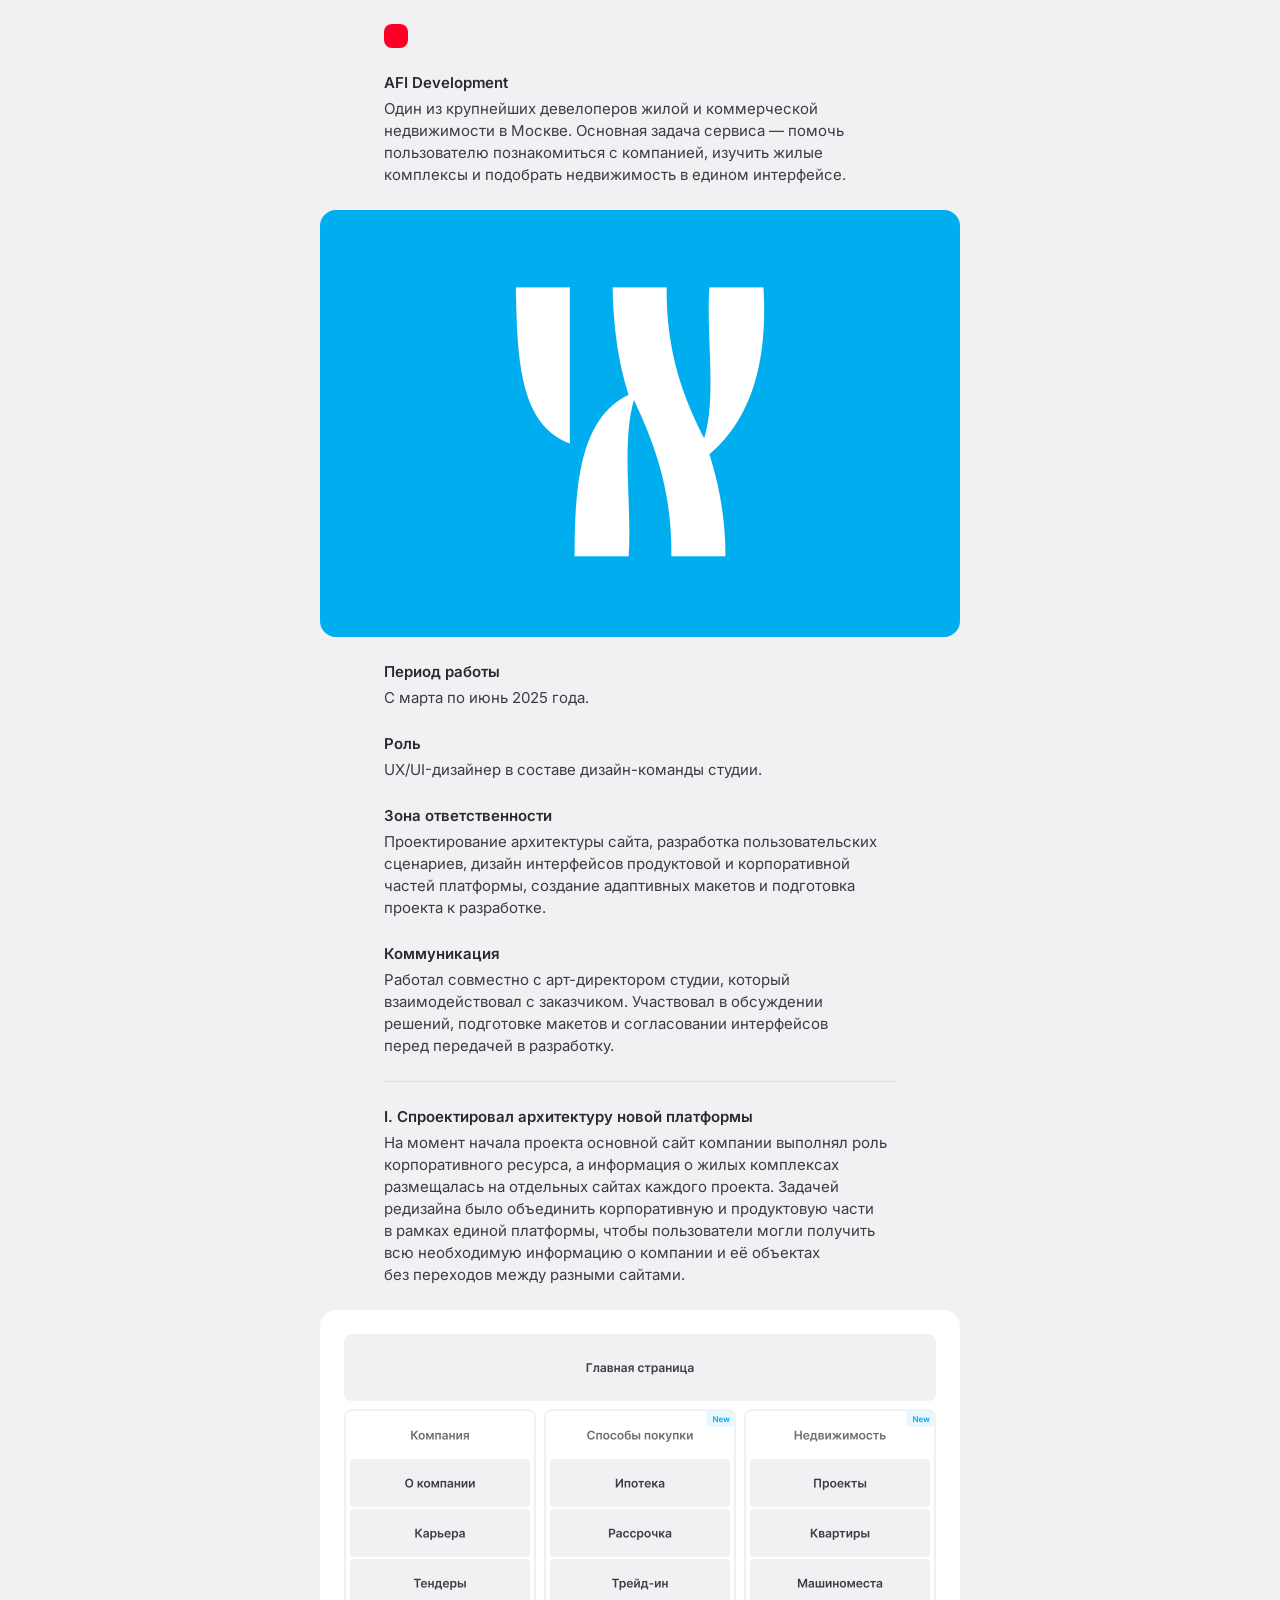
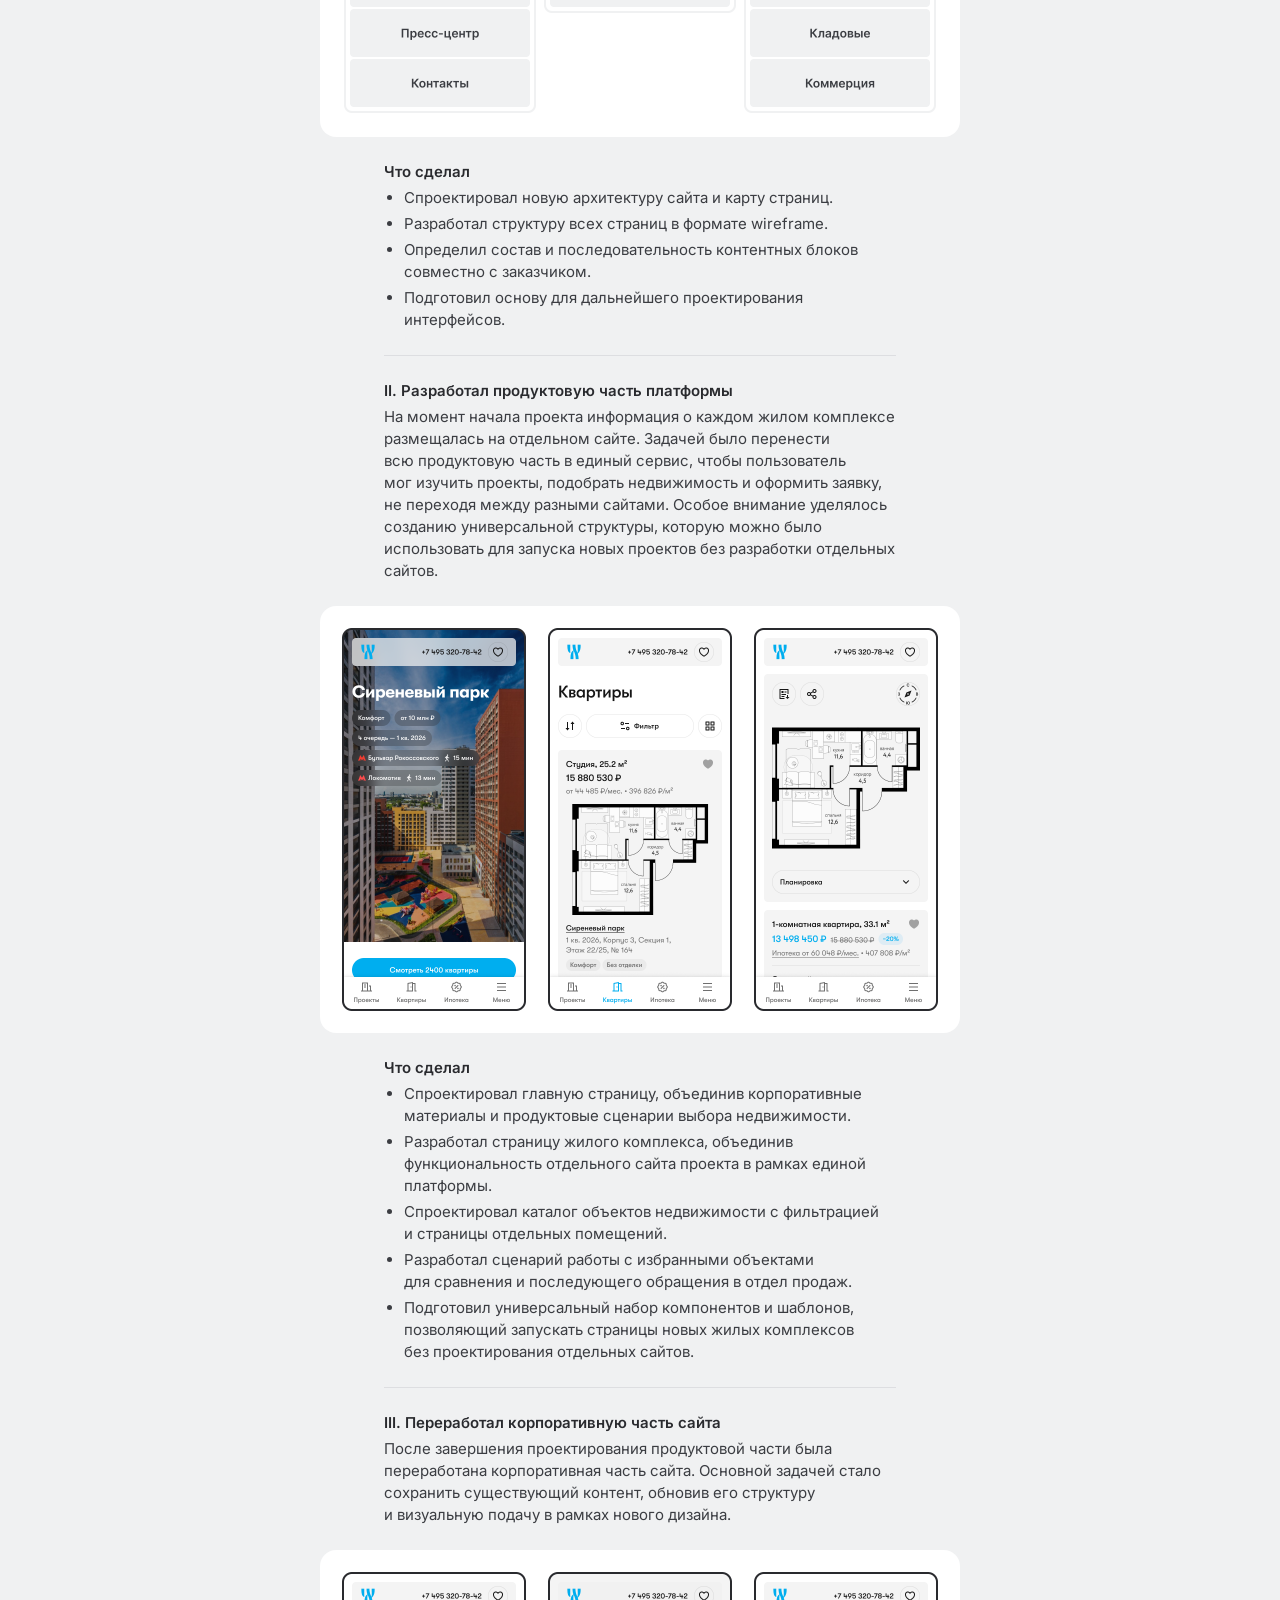
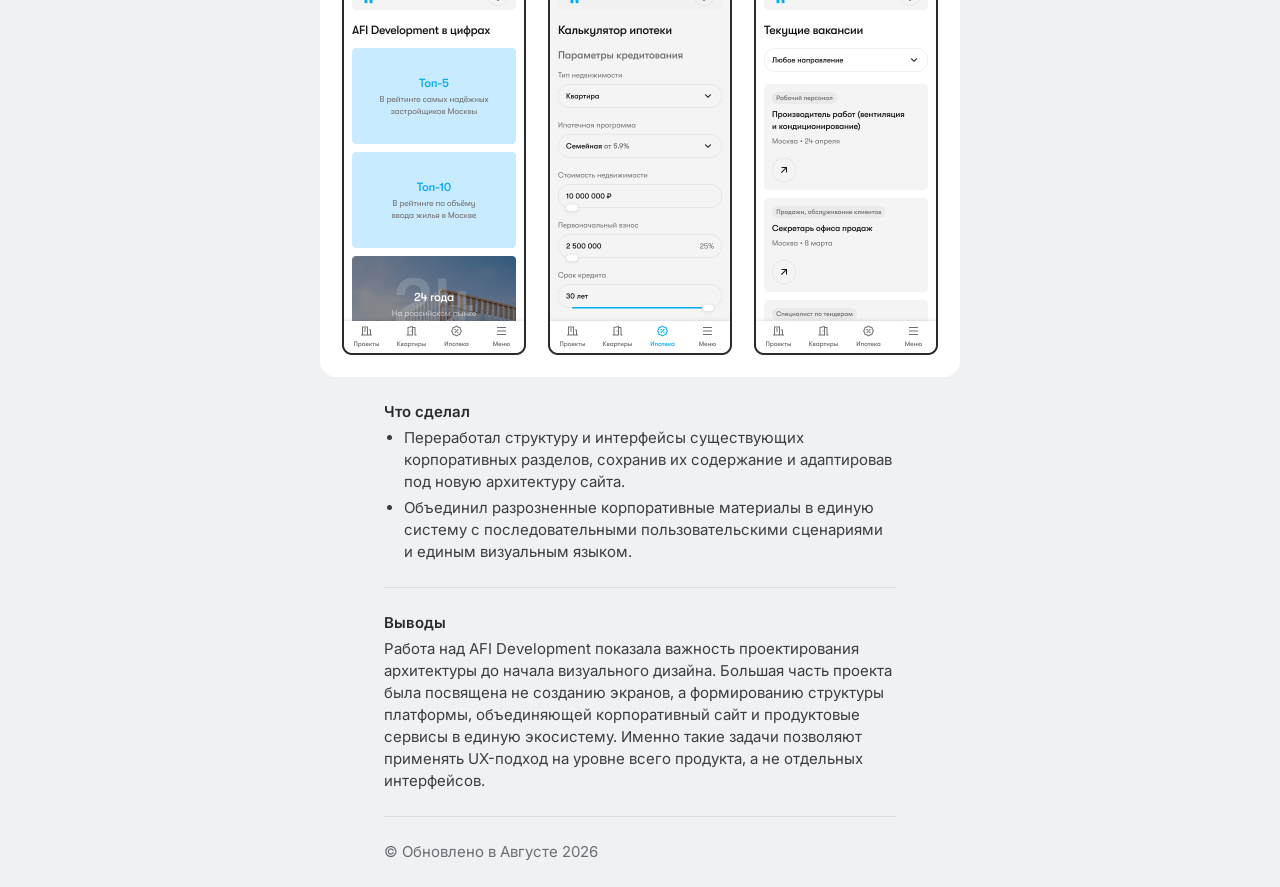
==== commit 2ec20ed6: "Update afi-development.html" ====
--- a/afi-development.html
+++ b/afi-development.html
@@ -45,7 +45,7 @@
             <p>На момент начала проекта основной сайт компании выполнял роль корпоративного ресурса, а информация о жилых комплексах размещалась на отдельных сайтах каждого проекта. Задачей редизайна было объединить корпоративную и продуктовую части в рамках единой платформы, чтобы пользователи могли получить всю необходимую информацию о компании и её объектах без переходов между разными сайтами.</p>
         </section>
         <figure class="case-image">
-            <img src="afi-2.png" alt="Архитектура платформы">
+            <img src="afi-2.png" class="zoom" alt="Архитектура платформы">
         </figure>
         <section>
             <h2>Что сделал</h2>
@@ -62,7 +62,7 @@
             <p>На момент начала проекта информация о каждом жилом комплексе размещалась на отдельном сайте. Задачей было перенести всю продуктовую часть в единый сервис, чтобы пользователь мог изучить проекты, подобрать недвижимость и оформить заявку, не переходя между разными сайтами. Особое внимание уделялось созданию универсальной структуры, которую можно было использовать для запуска новых проектов без разработки отдельных сайтов.</p>
         </section>
         <figure class="case-image">
-            <img src="afi-3.png" alt="Продуктовые страницы">
+            <img src="afi-3.png" class="zoom" alt="Продуктовые страницы">
         </figure>
         <section>
             <h2>Что сделал</h2>
@@ -80,7 +80,7 @@
             <p>После завершения проектирования продуктовой части была переработана корпоративная часть сайта. Основной задачей стало сохранить существующий контент, обновив его структуру и визуальную подачу в рамках нового дизайна.</p>
         </section>
         <figure class="case-image">
-            <img src="afi-4.png" alt="Корпоративные страницы">
+            <img src="afi-4.png" class="zoom" alt="Корпоративные страницы">
         </figure>
         <section>
             <h2>Что сделал</h2>
@@ -98,5 +98,12 @@
     <footer>
         <p>© Обновлено в Августе 2026</p>
     </footer>
+    <div class="image-popup">
+        <button class="image-popup-close" aria-label="Закрыть">
+            <svg width="24" height="24" xmlns="http://www.w3.org/2000/svg" viewBox="0 0 24 24" fill="currentColor"><path d="M11.9997 10.5865L16.9495 5.63672L18.3637 7.05093L13.4139 12.0007L18.3637 16.9504L16.9495 18.3646L11.9997 13.4149L7.04996 18.3646L5.63574 16.9504L10.5855 12.0007L5.63574 7.05093L7.04996 5.63672L11.9997 10.5865Z"></path></svg>
+        </button>
+        <img src="" alt="">
+    </div>
+    <script src="script.js"></script>
 </body>
 </html>
--- a/styles.css
+++ b/styles.css
@@ -120,6 +120,11 @@
     color: #6B6E76;
 }
 
+.case-divider {
+    border-bottom: 1px solid #DDDEE1;
+    margin: 24px 0;
+}
+
 /* links */
 
 .links li {
@@ -205,3 +210,54 @@
     font-weight: 400;
     color: #6B6E76;
 }
+
+/* image zoom */
+
+.zooma {
+    cursor: zoom-in;
+}
+
+.image-popup {
+    display: none;
+    position: fixed;
+    inset: 0;
+    z-index: 1000;
+    padding: 24px;
+    background: rgba(0, 0, 0, 0.75);
+    overflow: auto;
+}
+
+.image-popup.active {
+    display: flex;
+    align-items: center;
+    justify-content: center;
+}
+
+.image-popup img {
+    display: block;
+    width: auto;
+    height: auto;
+    max-width: calc(100vw - 48px);
+    max-height: calc(100vh - 48px);
+    border-radius: 16px;
+}
+
+.image-popup-close {
+    position: fixed;
+    top: 16px;
+    right: 16px;
+    width: 40px;
+    height: 40px;
+    padding: 0;
+    border: 0;
+    background: none;
+    color: #FFFFFF;
+    cursor: pointer;
+    display: flex;
+    align-items: center;
+    justify-content: center;
+}
+
+.image-popup-close svg {
+    display: block;
+}
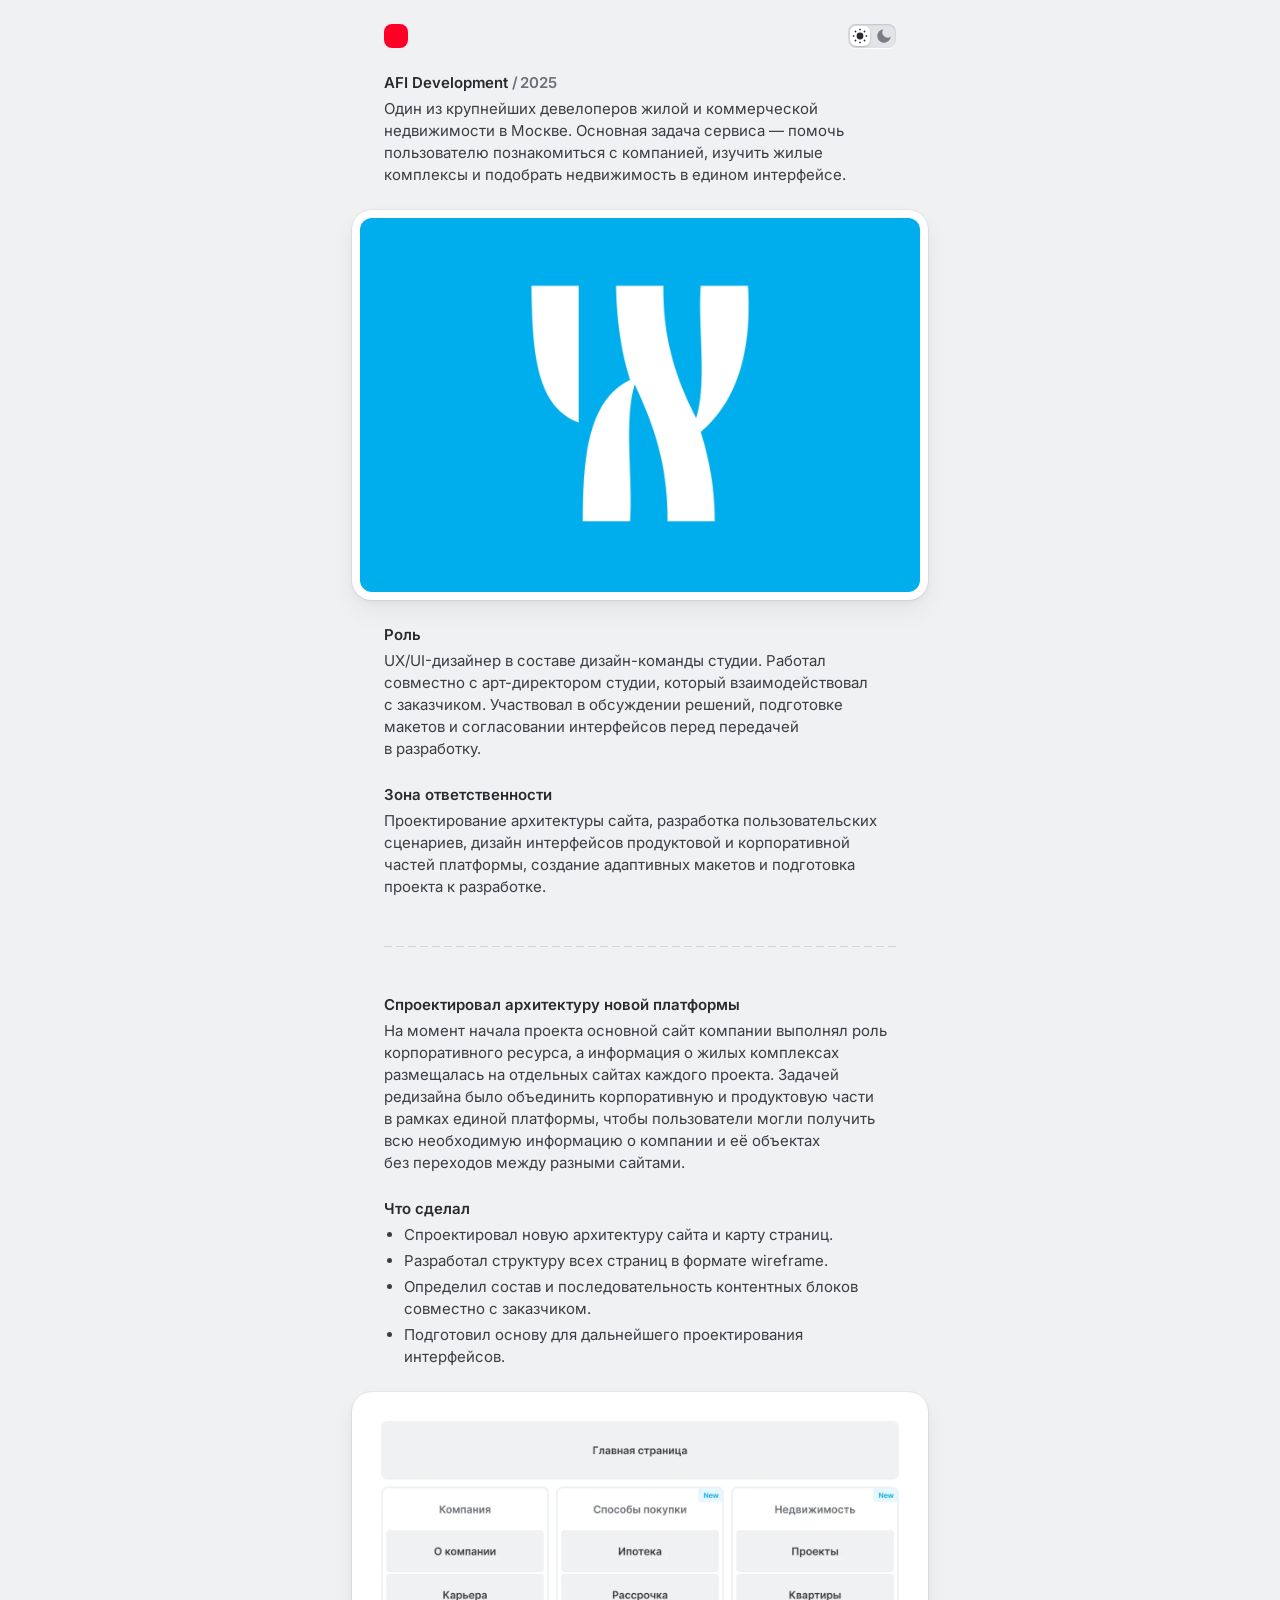
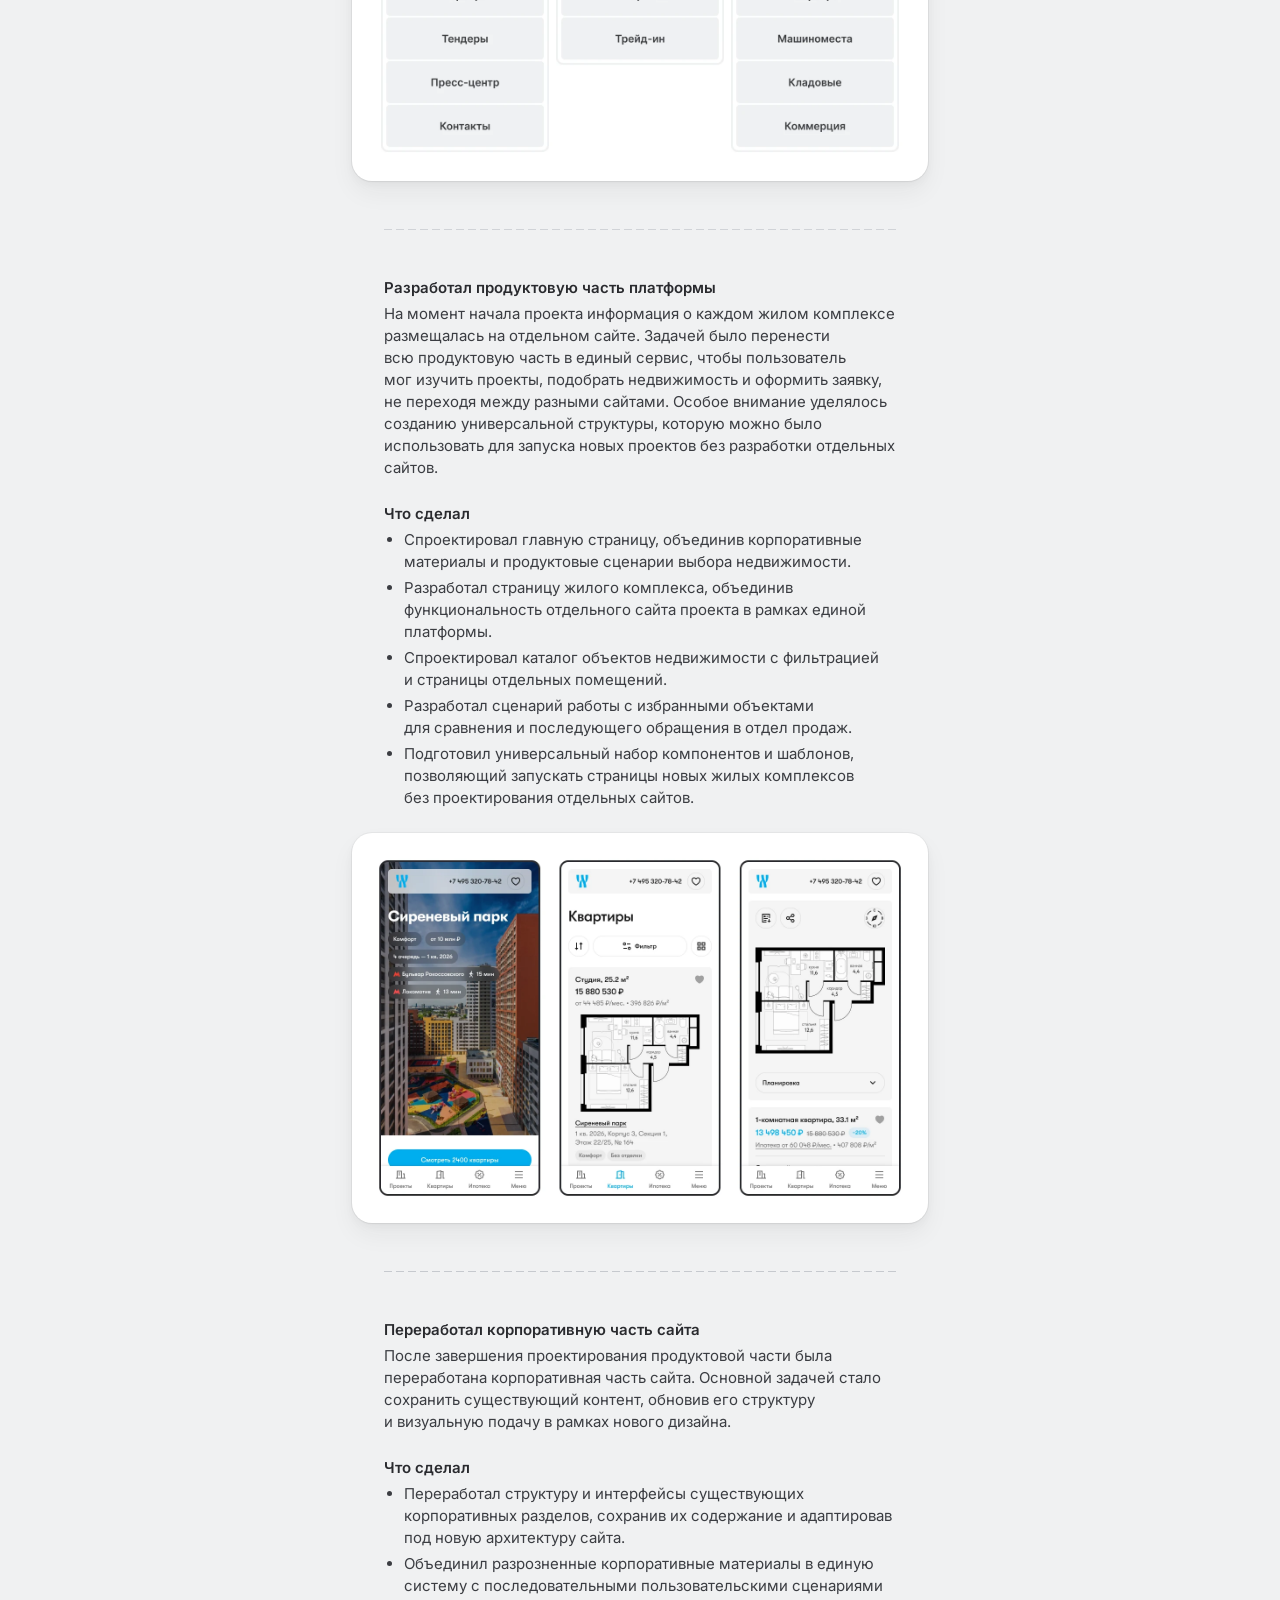
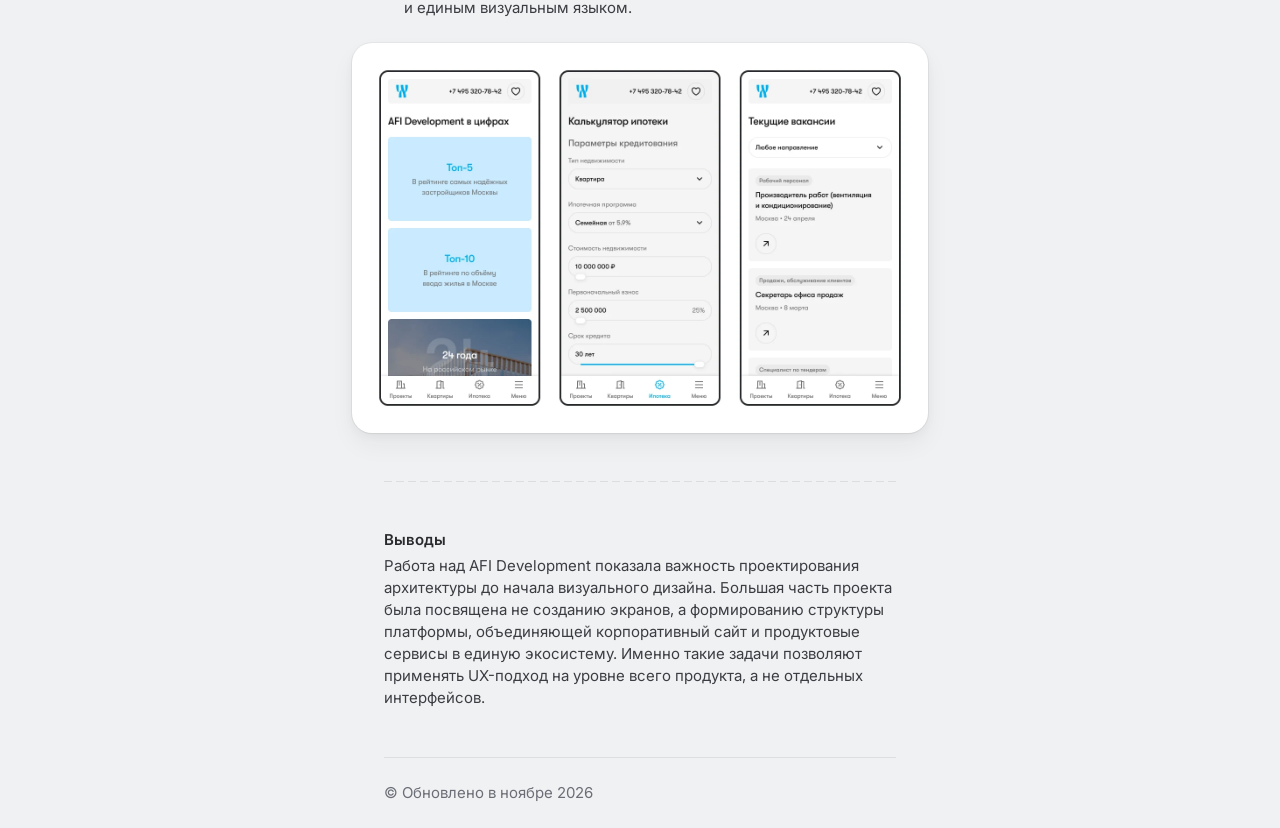
==== commit b116cbe7: "Add files via upload" ====
--- a/afi-development.html
+++ b/afi-development.html
@@ -3,69 +3,72 @@
 <head>
     <meta charset="UTF-8">
     <meta name="viewport" content="width=device-width, initial-scale=1.0">
+    <meta name="color-scheme" content="light dark">
     <title>AFI Development | Илья Иванов</title>
+    <meta name="description" content="Кейс AFI Development: архитектура и дизайн единой платформы девелопера, объединившей корпоративный сайт и продуктовые страницы жилых комплексов.">
+    <meta property="og:type" content="website">
+    <meta property="og:locale" content="ru_RU">
+    <meta property="og:site_name" content="Илья Иванов">
+    <meta property="og:title" content="AFI Development | Илья Иванов">
+    <meta property="og:description" content="Кейс AFI Development: архитектура и дизайн единой платформы девелопера, объединившей корпоративный сайт и продуктовые страницы жилых комплексов.">
+    <meta property="og:url" content="https://iigly.github.io/afi-development.html">
+    <meta property="og:image" content="https://iigly.github.io/og-afi.jpg">
+    <meta property="og:image:width" content="1200">
+    <meta property="og:image:height" content="800">
+    <meta name="twitter:card" content="summary_large_image">
     <link rel="preconnect" href="https://fonts.googleapis.com">
     <link rel="preconnect" href="https://fonts.gstatic.com" crossorigin>
     <link href="https://fonts.googleapis.com/css2?family=Inter:wght@400;600&display=swap" rel="stylesheet">
+    <script>try{var t=localStorage.getItem("theme");if(t==="light"||t==="dark")document.documentElement.dataset.theme=t}catch(e){}</script>
+    <script type="speculationrules">{"prerender":[{"where":{"href_matches":"/*.html"},"eagerness":"moderate"}]}</script>
+    <script>addEventListener("pagereveal",function(e){if(!e.viewTransition)return;var r=document.documentElement,f=function(){r.classList.remove("vt-reveal")};r.classList.add("vt-reveal");e.viewTransition.finished.then(f,f)})</script>
+    <script>if("IntersectionObserver"in window&&!matchMedia("(prefers-reduced-motion: reduce)").matches)document.documentElement.classList.add("reveal-ready")</script>
     <link rel="stylesheet" href="styles.css">
     <link rel="icon" href="favicon.svg" type="image/svg+xml">
 </head>
 <body>
     <header>
-        <a href="index.html" class="logo"></a>
+        <a href="index.html" class="avatar" aria-label="Главная"></a>
+        <button type="button" class="theme-toggle" role="switch" aria-checked="false" aria-label="Тёмная тема">
+            <span class="theme-toggle-thumb"></span>
+            <span class="theme-toggle-icon icon-sun"><svg width="16" height="16" viewBox="0 0 16 16" fill="currentColor" aria-hidden="true"><circle cx="8" cy="8" r="3.4"/><rect x="7.25" y=".6" width="1.5" height="2" rx=".75" transform="rotate(0 8 8)"/><rect x="7.25" y=".6" width="1.5" height="2" rx=".75" transform="rotate(45 8 8)"/><rect x="7.25" y=".6" width="1.5" height="2" rx=".75" transform="rotate(90 8 8)"/><rect x="7.25" y=".6" width="1.5" height="2" rx=".75" transform="rotate(135 8 8)"/><rect x="7.25" y=".6" width="1.5" height="2" rx=".75" transform="rotate(180 8 8)"/><rect x="7.25" y=".6" width="1.5" height="2" rx=".75" transform="rotate(225 8 8)"/><rect x="7.25" y=".6" width="1.5" height="2" rx=".75" transform="rotate(270 8 8)"/><rect x="7.25" y=".6" width="1.5" height="2" rx=".75" transform="rotate(315 8 8)"/></svg></span>
+            <span class="theme-toggle-icon icon-moon"><svg width="16" height="16" viewBox="0 0 16 16" fill="currentColor" aria-hidden="true"><path transform="translate(8 8) scale(.75) translate(-12 -12)" d="M21 12.79A9 9 0 1 1 11.21 3 7 7 0 0 0 21 12.79z"/></svg></span>
+        </button>
     </header>
-    <main class="case-page">
+    <main class="case-page has-blocks">
         <section>
-            <h1>AFI Development</h1>
+            <h1>AFI Development <span class="year">/ 2025</span></h1>
             <p>Один из крупнейших девелоперов жилой и коммерческой недвижимости в Москве. Основная задача сервиса — помочь пользователю познакомиться с компанией, изучить жилые комплексы и подобрать недвижимость в едином интерфейсе.</p>
         </section>
-        </section>
-        <figure class="case-image">
-            <img src="afi-1.png" alt="AFI Development">
+        <figure class="frame case-cover">
+            <img class="zoom" src="afi-1.webp" alt="AFI Development" width="1280" height="854" decoding="async" fetchpriority="high">
         </figure>
-        <section>
-            <h2>Период работы</h2>
-            <p>С марта по июнь 2025 года.</p>
-        </section>
-        <section>
+                <section>
             <h2>Роль</h2>
-            <p>UX/UI-дизайнер в составе дизайн-команды студии.</p>
+            <p>UX/UI-дизайнер в составе дизайн-команды студии. Работал совместно с арт-директором студии, который взаимодействовал с заказчиком. Участвовал в обсуждении решений, подготовке макетов и согласовании интерфейсов перед передачей в разработку.</p>
         </section>
         <section>
             <h2>Зона ответственности</h2>
             <p>Проектирование архитектуры сайта, разработка пользовательских сценариев, дизайн интерфейсов продуктовой и корпоративной частей платформы, создание адаптивных макетов и подготовка проекта к разработке.</p>
         </section>
-        <section>
-            <h2>Коммуникация</h2>
-            <p>Работал совместно с арт-директором студии, который взаимодействовал с заказчиком. Участвовал в обсуждении решений, подготовке макетов и согласовании интерфейсов перед передачей в разработку.</p>
-        </section>
-        <div class="case-divider"></div>
-        <section>
-            <h2>I. Спроектировал архитектуру новой платформы</h2>
+                <section class="block">
+            <h2>Спроектировал архитектуру новой платформы</h2>
             <p>На момент начала проекта основной сайт компании выполнял роль корпоративного ресурса, а информация о жилых комплексах размещалась на отдельных сайтах каждого проекта. Задачей редизайна было объединить корпоративную и продуктовую части в рамках единой платформы, чтобы пользователи могли получить всю необходимую информацию о компании и её объектах без переходов между разными сайтами.</p>
-        </section>
-        <figure class="case-image">
-            <img src="afi-2.png" class="zoom" alt="Архитектура платформы">
-        </figure>
-        <section>
-            <h2>Что сделал</h2>
+            <h3>Что сделал</h3>
             <ul class="results">
                 <li>Спроектировал новую архитектуру сайта и карту страниц.</li>
                 <li>Разработал структуру всех страниц в формате wireframe.</li>
                 <li>Определил состав и последовательность контентных блоков совместно с заказчиком.</li>
                 <li>Подготовил основу для дальнейшего проектирования интерфейсов.</li>
             </ul>
+            <figure class="frame block-media">
+                <img src="afi-2.webp" class="zoom" alt="Архитектура платформы" width="1280" height="854" decoding="async" loading="lazy">
+            </figure>
         </section>
-        <div class="case-divider"></div>
-        <section>
-            <h2>II. Разработал продуктовую часть платформы</h2>
+        <section class="block">
+            <h2>Разработал продуктовую часть платформы</h2>
             <p>На момент начала проекта информация о каждом жилом комплексе размещалась на отдельном сайте. Задачей было перенести всю продуктовую часть в единый сервис, чтобы пользователь мог изучить проекты, подобрать недвижимость и оформить заявку, не переходя между разными сайтами. Особое внимание уделялось созданию универсальной структуры, которую можно было использовать для запуска новых проектов без разработки отдельных сайтов.</p>
-        </section>
-        <figure class="case-image">
-            <img src="afi-3.png" class="zoom" alt="Продуктовые страницы">
-        </figure>
-        <section>
-            <h2>Что сделал</h2>
+            <h3>Что сделал</h3>
             <ul class="results">
                 <li>Спроектировал главную страницу, объединив корпоративные материалы и продуктовые сценарии выбора недвижимости.</li>
                 <li>Разработал страницу жилого комплекса, объединив функциональность отдельного сайта проекта в рамках единой платформы.</li>
@@ -73,30 +76,31 @@
                 <li>Разработал сценарий работы с избранными объектами для сравнения и последующего обращения в отдел продаж.</li>
                 <li>Подготовил универсальный набор компонентов и шаблонов, позволяющий запускать страницы новых жилых комплексов без проектирования отдельных сайтов.</li>
             </ul>
+            <figure class="frame block-media">
+                <img src="afi-3.webp" class="zoom" alt="Продуктовые страницы" width="1280" height="854" decoding="async" loading="lazy">
+            </figure>
         </section>
-        <div class="case-divider"></div>
-        <section>
-            <h2>III. Переработал корпоративную часть сайта</h2>
+        <section class="block">
+            <h2>Переработал корпоративную часть сайта</h2>
             <p>После завершения проектирования продуктовой части была переработана корпоративная часть сайта. Основной задачей стало сохранить существующий контент, обновив его структуру и визуальную подачу в рамках нового дизайна.</p>
-        </section>
-        <figure class="case-image">
-            <img src="afi-4.png" class="zoom" alt="Корпоративные страницы">
-        </figure>
-        <section>
-            <h2>Что сделал</h2>
+            <h3>Что сделал</h3>
             <ul class="results">
                 <li>Переработал структуру и интерфейсы существующих корпоративных разделов, сохранив их содержание и адаптировав под новую архитектуру сайта.</li>
                 <li>Объединил разрозненные корпоративные материалы в единую систему с последовательными пользовательскими сценариями и единым визуальным языком.</li>
             </ul>
+            <figure class="frame block-media">
+                <img src="afi-4.webp" class="zoom" alt="Корпоративные страницы" width="1280" height="854" decoding="async" loading="lazy">
+            </figure>
         </section>
-        <div class="case-divider"></div>
-        <section>
+        <section class="block">
             <h2>Выводы</h2>
             <p>Работа над AFI Development показала важность проектирования архитектуры до начала визуального дизайна. Большая часть проекта была посвящена не созданию экранов, а формированию структуры платформы, объединяющей корпоративный сайт и продуктовые сервисы в единую экосистему. Именно такие задачи позволяют применять UX-подход на уровне всего продукта, а не отдельных интерфейсов.</p>
         </section>
     </main>
     <footer>
-        <p>© Обновлено в Августе 2026</p>
+        <div class="footer-bar">
+            <p>© Обновлено в ноябре 2026</p>
+        </div>
     </footer>
     <div class="image-popup">
         <button class="image-popup-close" aria-label="Закрыть">
--- a/styles.css
+++ b/styles.css
@@ -1,3 +1,79 @@
+/* theme tokens */
+
+:root {
+    color-scheme: light;
+    --bg: #F0F1F2;
+    --text: #292A2E;
+    --muted: #6B6E76;
+    --border: #DDDEE1;
+    --text-case: #3B3D42;
+    --surface: #FFFFFF;
+    --accent: #FE0026;
+    --overlay: rgba(0, 0, 0, 0.5);
+    --on-overlay: #FFFFFF;
+    --dash: #C6C9CE;
+    --toggle-track: #E3E4E7;
+    --toggle-track-shadow: rgba(41, 42, 46, 0.18);
+    --toggle-track-edge: rgba(255, 255, 255, 0.9);
+    --toggle-cap: #FFFFFF;
+    --toggle-cap-icon: #292A2E;
+    --toggle-cap-highlight: rgba(255, 255, 255, 0.9);
+    --toggle-cap-shadow: rgba(41, 42, 46, 0.28);
+    --toggle-icon-off: #7A7D85;
+    --frame-bg: #FFFFFF;
+    --frame-shadow: 0 0 0 1px rgba(41, 42, 46, 0.05), 0 1px 2px rgba(41, 42, 46, 0.04), 0 4px 8px rgba(41, 42, 46, 0.04), 0 12px 24px rgba(41, 42, 46, 0.05);
+}
+
+@media (prefers-color-scheme: dark) {
+    :root:not([data-theme="light"]) {
+        color-scheme: dark;
+        --bg: #151618;
+        --text: #ECEDEF;
+        --muted: #9C9FA7;
+        --border: #2B2D31;
+        --text-case: #C8CACF;
+        --surface: #1E1F23;
+        --accent: #FE0026;
+        --overlay: rgba(0, 0, 0, 0.7);
+        --on-overlay: #FFFFFF;
+        --dash: #3A3C42;
+        --toggle-track: #0D0E10;
+        --toggle-track-shadow: rgba(0, 0, 0, 0.7);
+        --toggle-track-edge: rgba(255, 255, 255, 0.07);
+        --toggle-cap: #3A3C42;
+        --toggle-cap-icon: #ECEDEF;
+        --toggle-cap-highlight: rgba(255, 255, 255, 0.12);
+        --toggle-cap-shadow: rgba(0, 0, 0, 0.6);
+        --toggle-icon-off: #7C7F87;
+        --frame-bg: #1E1F23;
+        --frame-shadow: 0 0 0 1px rgba(255, 255, 255, 0.07), 0 1px 2px rgba(0, 0, 0, 0.35), 0 6px 12px rgba(0, 0, 0, 0.3), 0 16px 32px rgba(0, 0, 0, 0.3);
+    }
+}
+
+:root[data-theme="dark"] {
+    color-scheme: dark;
+    --bg: #151618;
+    --text: #ECEDEF;
+    --muted: #9C9FA7;
+    --border: #2B2D31;
+    --text-case: #C8CACF;
+    --surface: #1E1F23;
+    --accent: #FE0026;
+    --overlay: rgba(0, 0, 0, 0.7);
+    --on-overlay: #FFFFFF;
+    --dash: #3A3C42;
+    --toggle-track: #0D0E10;
+    --toggle-track-shadow: rgba(0, 0, 0, 0.7);
+    --toggle-track-edge: rgba(255, 255, 255, 0.07);
+    --toggle-cap: #3A3C42;
+    --toggle-cap-icon: #ECEDEF;
+    --toggle-cap-highlight: rgba(255, 255, 255, 0.12);
+    --toggle-cap-shadow: rgba(0, 0, 0, 0.6);
+    --toggle-icon-off: #7C7F87;
+    --frame-bg: #1E1F23;
+    --frame-shadow: 0 0 0 1px rgba(255, 255, 255, 0.07), 0 1px 2px rgba(0, 0, 0, 0.35), 0 6px 12px rgba(0, 0, 0, 0.3), 0 16px 32px rgba(0, 0, 0, 0.3);
+}
+
 * {
     margin: 0;
     padding: 0;
@@ -13,8 +89,8 @@
     display: flex;
     flex-direction: column;
     min-height: 100vh;
-    background: #F0F1F2;
-    color: #292A2E;
+    background: var(--bg);
+    color: var(--text);
     font-family: "Inter", sans-serif;
 }
 
@@ -29,6 +105,9 @@
 }
 
 header {
+    display: flex;
+    align-items: center;
+    justify-content: space-between;
     padding: 24px;
 }
 
@@ -36,9 +115,16 @@
     padding: 0px 24px 24px;
 }
 
-footer p {
+.footer-bar {
+    display: flex;
+    align-items: center;
+    justify-content: space-between;
     padding-top: 24px;
-    border-top: 1px solid #DDDEE1;
+    border-top: 1px solid var(--border);
+}
+
+.footer-bar-plain {
+    border-top: 0;
 }
 
 main {
@@ -47,16 +133,6 @@
 }
 
 
-/* logo */
-
-header a.logo {
-    display: block;
-    width: 24px;
-    height: 24px;
-    border-radius: 8px;
-    background: #FE0026;
-}
-
 /* spacing */
 
 section + section {
@@ -77,7 +153,7 @@
     font-size: 15px;
     line-height: 22px;
     font-weight: 400;
-    color: #6B6E76;
+    color: var(--muted);
 }
 
 /* lists reset */
@@ -103,26 +179,21 @@
     font-size: 15px;
     line-height: 22px;
     font-weight: 400;
-    color: #6B6E76;
+    color: var(--muted);
     text-decoration: underline;
     text-underline-offset: 2px;
     transition: color .25s ease;
 }
 
 .case a:hover {
-    color: #292A2E;
+    color: var(--text);
 }
 
 .case span {
     font-size: 15px;
     line-height: 22px;
     font-weight: 400;
-    color: #6B6E76;
-}
-
-.case-divider {
-    border-bottom: 1px solid #DDDEE1;
-    margin: 24px 0;
+    color: var(--muted);
 }
 
 /* links */
@@ -141,45 +212,28 @@
     font-size: 15px;
     line-height: 22px;
     font-weight: 400;
-    color: #6B6E76;
+    color: var(--muted);
 }
 
 .link {
     font-size: 15px;
     line-height: 22px;
     font-weight: 400;
-    color: #6B6E76;
+    color: var(--muted);
     text-decoration: underline;
     text-underline-offset: 2px;
     transition: color .25s ease;
 }
 
 .link:hover {
-    color: #292A2E;
+    color: var(--text);
 }
 
 /* case page */
-
-.case-image {
-    margin: 24px 0;
-}
-
-@media (min-width: 688px) {
-    .case-image {
-        margin: 24px -64px;
-    }
-}
-
-.case-image img {
-    display: block;
-    width: 100%;
-    height: auto;
-    border-radius: 16px;
-}
 
 .case-page p,
 .case-page li {
-    color: #3B3D42;
+    color: var(--text-case);
 }
 
 .results {
@@ -199,7 +253,7 @@
 .callout{
     padding: 16px;
     border-radius: 8px;
-    background-color: #FFFFFF;
+    background-color: var(--surface);
 }
 
 /* footer */
@@ -208,29 +262,50 @@
     font-size: 15px;
     line-height: 22px;
     font-weight: 400;
-    color: #6B6E76;
+    color: var(--muted);
 }
 
 /* image zoom */
 
-.zooma {
+.zoom {
     cursor: zoom-in;
 }
 
 .image-popup {
     display: none;
+    visibility: hidden;
     position: fixed;
     inset: 0;
     z-index: 1000;
     padding: 24px;
-    background: rgba(0, 0, 0, 0.75);
     overflow: auto;
+}
+
+/* dimmed, blurred backdrop: a separate layer so that it can fade without the image */
+.image-popup::before {
+    content: "";
+    position: fixed;
+    inset: 0;
+    z-index: -1;
+    background: var(--overlay);
+    backdrop-filter: blur(4px);
+    -webkit-backdrop-filter: blur(4px);
+    opacity: 0;
+    transition: opacity .4s cubic-bezier(.4, 0, .2, 1);
+}
+
+.image-popup.shown::before {
+    opacity: 1;
 }
 
 .image-popup.active {
     display: flex;
     align-items: center;
     justify-content: center;
+}
+
+.image-popup.visible {
+    visibility: visible;
 }
 
 .image-popup img {
@@ -251,13 +326,324 @@
     padding: 0;
     border: 0;
     background: none;
-    color: #FFFFFF;
+    color: var(--on-overlay);
     cursor: pointer;
     display: flex;
     align-items: center;
     justify-content: center;
+    opacity: 0;
+    transition: opacity .25s ease;
+}
+
+.image-popup.shown .image-popup-close {
+    opacity: 1;
+    transition-delay: .2s;
+}
+
+@media (prefers-reduced-motion: reduce) {
+    .image-popup::before,
+    .image-popup-close {
+        transition: none;
+    }
 }
 
 .image-popup-close svg {
     display: block;
 }
+
+/* avatar: a plain red circle, it only stays in place while pages change */
+
+.avatar {
+    display: block;
+    width: 24px;
+    height: 24px;
+    border-radius: 8px;
+    background: var(--accent);
+    view-transition-name: brand-logo;
+}
+
+/* theme toggle: a recessed slot with a neutral key */
+
+.theme-toggle {
+    --thumb-x: 0px;
+    --sun-color: var(--toggle-cap-icon);
+    --moon-color: var(--toggle-icon-off);
+    position: relative;
+    display: block;
+    flex: none;
+    width: 48px;
+    height: 24px;
+    padding: 0;
+    border: 0;
+    border-radius: 8px;
+    background: var(--toggle-track);
+    box-shadow: inset 0 1px 2px var(--toggle-track-shadow), 0 1px 0 var(--toggle-track-edge);
+    cursor: pointer;
+    transition: background-color .4s cubic-bezier(.4, 0, .2, 1), box-shadow .4s cubic-bezier(.4, 0, .2, 1);
+    view-transition-name: theme-toggle;
+}
+
+.theme-toggle::after {
+    content: "";
+    position: absolute;
+    inset: -8px;
+}
+
+.theme-toggle-thumb {
+    position: absolute;
+    top: 2px;
+    left: 2px;
+    width: 20px;
+    height: 20px;
+    border-radius: 6px;
+    background: var(--toggle-cap);
+    box-shadow: inset 0 1px 0 var(--toggle-cap-highlight), 0 1px 2px var(--toggle-cap-shadow);
+    transform: translateX(var(--thumb-x));
+    transition: transform .5s cubic-bezier(.32, .72, 0, 1), background-color .4s cubic-bezier(.4, 0, .2, 1), box-shadow .4s cubic-bezier(.4, 0, .2, 1);
+}
+
+.theme-toggle-icon {
+    position: absolute;
+    top: 4px;
+    width: 16px;
+    height: 16px;
+    transition: color .4s cubic-bezier(.4, 0, .2, 1);
+}
+
+.theme-toggle-icon svg {
+    display: block;
+    width: 16px;
+    height: 16px;
+}
+
+.theme-toggle .icon-sun {
+    left: 4px;
+    color: var(--sun-color);
+}
+
+.theme-toggle .icon-moon {
+    left: 28px;
+    color: var(--moon-color);
+}
+
+@media (prefers-color-scheme: dark) {
+    :root:not([data-theme="light"]) .theme-toggle {
+        --thumb-x: 24px;
+        --sun-color: var(--toggle-icon-off);
+        --moon-color: var(--toggle-cap-icon);
+    }
+}
+
+:root[data-theme="dark"] .theme-toggle {
+    --thumb-x: 24px;
+    --sun-color: var(--toggle-icon-off);
+    --moon-color: var(--toggle-cap-icon);
+}
+
+@media (prefers-reduced-motion: reduce) {
+    .theme-toggle,
+    .theme-toggle-thumb,
+    .theme-toggle-icon {
+        transition: none;
+    }
+}
+
+/* soft theme change: the class is set briefly by the toggle, the toggle has its own transitions */
+
+.theme-anim,
+.theme-anim *:not(.theme-toggle, .theme-toggle *),
+.theme-anim *:not(.theme-toggle, .theme-toggle *)::before,
+.theme-anim *:not(.theme-toggle, .theme-toggle *)::after {
+    transition: background-color .4s cubic-bezier(.4, 0, .2, 1), color .4s cubic-bezier(.4, 0, .2, 1), border-color .4s cubic-bezier(.4, 0, .2, 1), text-decoration-color .4s cubic-bezier(.4, 0, .2, 1), box-shadow .4s cubic-bezier(.4, 0, .2, 1) !important;
+}
+
+/* keyboard focus */
+
+:focus-visible {
+    outline: 2px solid var(--text);
+    outline-offset: 2px;
+}
+
+.case a:focus-visible,
+.link:focus-visible {
+    border-radius: 2px;
+}
+
+.zoom:focus-visible {
+    border-radius: 16px;
+}
+
+.image-popup-close:focus-visible {
+    border-radius: 8px;
+    outline-color: var(--on-overlay);
+}
+
+/* the years next to a case title */
+
+.year {
+    color: var(--muted);
+    white-space: nowrap;
+}
+
+/* case page: framed pictures, self-contained blocks, reveal on scroll */
+
+.frame {
+    --bleed: 8px;
+    margin: 24px calc(var(--bleed) * -1);
+    padding: 8px;
+    border-radius: 20px;
+    background: var(--frame-bg);
+    box-shadow: var(--frame-shadow);
+}
+
+@media (min-width: 688px) {
+    .frame {
+        --bleed: 32px;
+    }
+}
+
+.frame img {
+    display: block;
+    width: 100%;
+    height: auto;
+    border-radius: 12px;
+}
+
+/* the last block gets the same air before the footer line as there is between blocks */
+.has-blocks {
+    padding-bottom: 48px;
+}
+
+.block {
+    position: relative;
+    margin-top: 48px;
+    padding-top: 48px;
+}
+
+/* the dashed divider between blocks */
+.block::before {
+    content: "";
+    position: absolute;
+    top: 0;
+    right: 0;
+    left: 0;
+    height: 1px;
+    background: repeating-linear-gradient(to right, var(--dash) 0 8px, transparent 8px 12px);
+}
+
+.block-media {
+    margin-top: 24px;
+    margin-bottom: 0;
+}
+
+.block h3 {
+    margin-top: 24px;
+    margin-bottom: 4px;
+    font-size: 15px;
+    line-height: 22px;
+    font-weight: 600;
+}
+
+/* reveal on scroll: the divider draws itself, then the parts of the block rise one after another.
+   every part waits until it is well inside the screen (see initReveal) */
+.reveal-ready .block::before {
+    clip-path: inset(0 100% 0 0);
+    transition: clip-path 1s cubic-bezier(.2, .7, .2, 1);
+}
+
+.reveal-ready .block.is-started::before {
+    clip-path: inset(0);
+}
+
+.reveal-ready .block > * {
+    opacity: 0;
+    transform: translateY(28px);
+    transition: opacity .9s cubic-bezier(.2, .7, .2, 1), transform .9s cubic-bezier(.2, .7, .2, 1);
+    transition-delay: var(--d, 0ms);
+}
+
+.reveal-ready .block > .is-visible {
+    opacity: 1;
+    transform: none;
+}
+
+.reveal-ready .block.is-instant::before,
+.reveal-ready .block > .is-instant {
+    transition: none;
+}
+
+/* page transitions
+   1. the old page fades out quickly
+   2. the new page appears empty and its blocks fade in one after another, rising a little */
+
+@media (prefers-reduced-motion: no-preference) {
+    @view-transition {
+        navigation: auto;
+    }
+}
+
+/* whatever shows behind the snapshots is always the page background */
+::view-transition {
+    background: var(--bg);
+}
+
+::view-transition-old(root),
+::view-transition-new(root) {
+    mix-blend-mode: normal;
+}
+
+::view-transition-old(root) {
+    animation: vt-out .18s cubic-bezier(.4, 0, 1, 1) both;
+}
+
+/* hidden until the old page is gone, so the two never overlap */
+::view-transition-new(root) {
+    animation: vt-appear .01s linear .18s both;
+}
+
+@media (prefers-reduced-motion: no-preference) {
+    .vt-reveal main > *,
+    .vt-reveal footer {
+        animation: vt-in .5s cubic-bezier(.2, .7, .2, 1) .16s both;
+    }
+
+    .vt-reveal main > :nth-child(2) {
+        animation-delay: .21s;
+    }
+
+    .vt-reveal main > :nth-child(3) {
+        animation-delay: .26s;
+    }
+
+    .vt-reveal main > :nth-child(4) {
+        animation-delay: .31s;
+    }
+
+    .vt-reveal main > :nth-child(5) {
+        animation-delay: .36s;
+    }
+
+    .vt-reveal main > :nth-child(n+6),
+    .vt-reveal footer {
+        animation-delay: .41s;
+    }
+}
+
+@keyframes vt-out {
+    to {
+        opacity: 0;
+    }
+}
+
+@keyframes vt-appear {
+    from {
+        opacity: 0;
+    }
+}
+
+@keyframes vt-in {
+    from {
+        opacity: 0;
+        transform: translateY(8px);
+    }
+}
